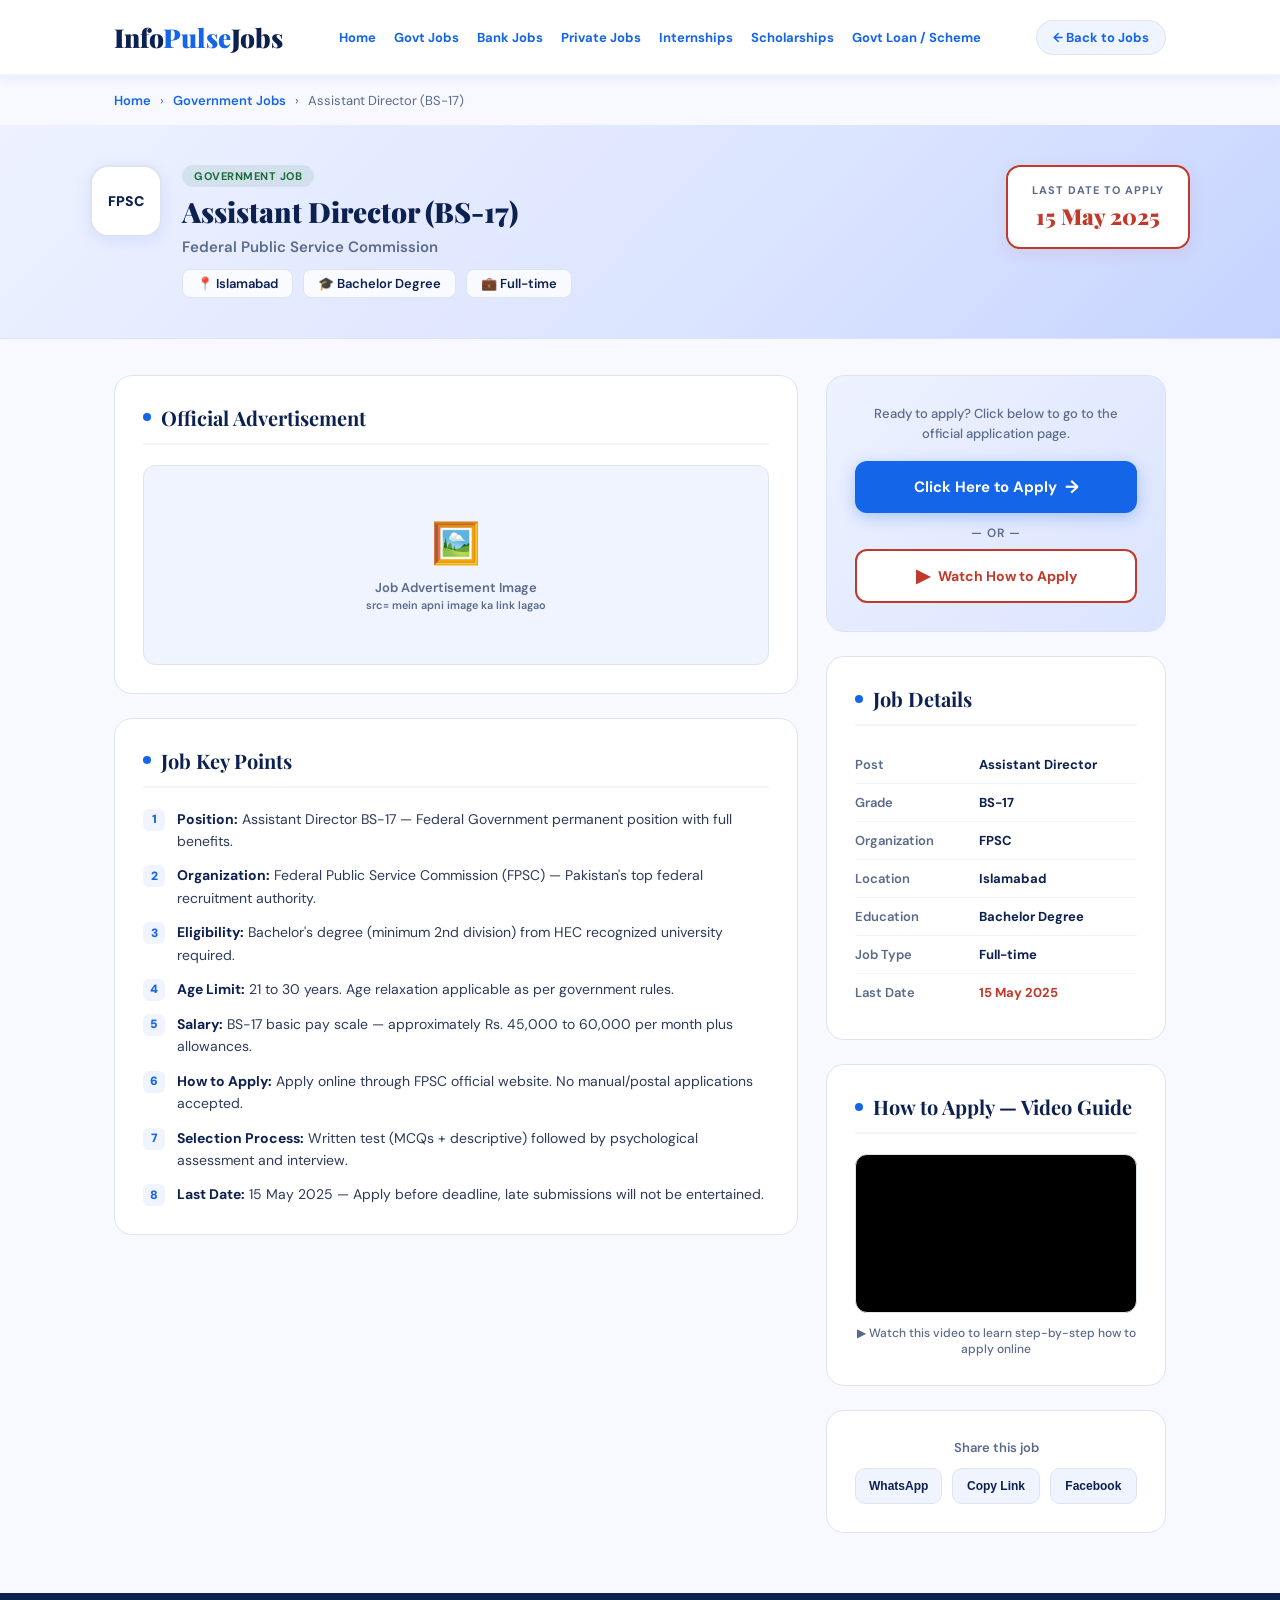
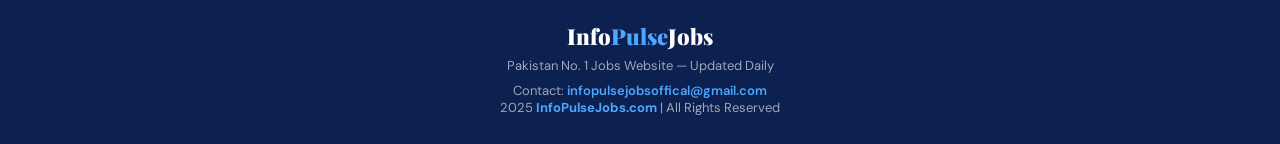
==== job-details.html @ dae271fc "Add files via upload" ====
<!DOCTYPE html>
<html lang='en'>
<head>
  <meta charset='UTF-8'/>
  <meta name='viewport' content='width=device-width, initial-scale=1.0'/>
  <title>Assistant Director (BS-17) - FPSC | InfoPulseJobs</title>
  <link href='https://fonts.googleapis.com/css2?family=Playfair+Display:wght@700;900&family=DM+Sans:wght@300;400;500;600&display=swap' rel='stylesheet'/>
  <style>
    :root {
      --navy:    #0d2150;
      --blue:    #1565e8;
      --light:   #f0f4ff;
      --white:   #ffffff;
      --gray:    #5a6a8a;
      --border:  #dde3f0;
      --gov:     #1a6b3a;
    }
    * { margin: 0; padding: 0; box-sizing: border-box; }
    body { font-family: 'DM Sans', sans-serif; background: #f7f9ff; color: var(--navy); }

    /* ── HEADER ── */
    header {
      background: #fff;
      position: sticky; top: 0; z-index: 100;
      box-shadow: 0 2px 12px rgba(21,101,232,0.1);
      border-bottom: 2px solid var(--light);
    }
    .header-inner {
      max-width: 1100px; margin: 0 auto;
      padding: 0 24px; display: flex;
      align-items: center; justify-content: space-between; height: 74px;
    }
    .logo { text-decoration: none; }
    .logo-word { font-family: 'Playfair Display', serif; font-size: 26px; font-weight: 900; }
    .logo-word .info { color: var(--navy); }
    .logo-word .pulse { color: var(--blue); }
    .logo-word .jobs { color: var(--navy); }
    nav { display: flex; gap: 18px; }
    nav a { color: var(--blue); text-decoration: none; font-size: 13px; font-weight: 700; }
    nav a:hover { color: var(--navy); }
    .back-btn {
      display: inline-flex; align-items: center; gap: 6px;
      color: var(--blue); font-size: 13px; font-weight: 700;
      text-decoration: none; background: var(--light);
      padding: 8px 16px; border-radius: 100px;
      border: 1.5px solid var(--border); transition: all 0.2s;
    }
    .back-btn:hover { background: var(--blue); color: #fff; border-color: var(--blue); }

    /* ── BREADCRUMB ── */
    .breadcrumb {
      max-width: 1100px; margin: 0 auto;
      padding: 16px 24px; font-size: 13px; color: var(--gray);
    }
    .breadcrumb a { color: var(--blue); text-decoration: none; font-weight: 600; }
    .breadcrumb span { margin: 0 6px; }

    /* ── HERO BANNER ── */
    .job-hero {
      background: linear-gradient(135deg, #eef2ff 0%, #dbe4ff 60%, #c5d3ff 100%);
      border-bottom: 1px solid var(--border);
      padding: 40px 24px;
    }
    .job-hero-inner {
      max-width: 1100px; margin: 0 auto;
      display: flex; align-items: flex-start;
      justify-content: space-between; gap: 24px; flex-wrap: wrap;
    }
    .job-hero-left { display: flex; align-items: flex-start; gap: 20px; }
    .job-logo-big {
      width: 72px; height: 72px; border-radius: 18px;
      background: #fff; border: 2px solid var(--border);
      display: flex; align-items: center; justify-content: center;
      font-size: 14px; font-weight: 900; color: var(--navy);
      flex-shrink: 0; box-shadow: 0 4px 16px rgba(21,101,232,0.1);
    }
    .job-hero-info { display: flex; flex-direction: column; gap: 8px; }
    .job-badge-hero {
      display: inline-block;
      background: rgba(26,107,58,0.1); color: var(--gov);
      font-size: 11px; font-weight: 700; letter-spacing: 0.5px;
      padding: 4px 12px; border-radius: 100px; text-transform: uppercase;
      width: fit-content;
    }
    .job-title-big {
      font-family: 'Playfair Display', serif;
      font-size: 28px; font-weight: 900; color: var(--navy); line-height: 1.2;
    }
    .job-org-big { font-size: 15px; color: var(--gray); font-weight: 600; }
    .job-meta-hero { display: flex; flex-wrap: wrap; gap: 10px; margin-top: 4px; }
    .meta-tag {
      background: rgba(255,255,255,0.8); border: 1px solid var(--border);
      padding: 5px 14px; border-radius: 8px;
      font-size: 13px; font-weight: 600; color: var(--navy);
    }
    .deadline-hero {
      background: #fff; border: 2px solid #c0392b;
      border-radius: 14px; padding: 16px 24px; text-align: center;
      flex-shrink: 0; box-shadow: 0 4px 16px rgba(192,57,43,0.1);
    }
    .deadline-hero .dl-label { font-size: 11px; color: var(--gray); font-weight: 700; text-transform: uppercase; letter-spacing: 1px; }
    .deadline-hero .dl-date { font-family: 'Playfair Display', serif; font-size: 22px; font-weight: 900; color: #c0392b; margin-top: 4px; }

    /* ── MAIN CONTENT ── */
    .content-wrap {
      max-width: 1100px; margin: 36px auto;
      padding: 0 24px; display: grid;
      grid-template-columns: 1fr 340px; gap: 28px;
    }

    /* ── CARDS ── */
    .card {
      background: #fff; border-radius: 18px;
      border: 1.5px solid var(--border);
      padding: 28px; margin-bottom: 24px;
    }
    .card-title {
      font-family: 'Playfair Display', serif;
      font-size: 20px; font-weight: 700; color: var(--navy);
      margin-bottom: 20px; padding-bottom: 12px;
      border-bottom: 2px solid var(--light);
      display: flex; align-items: center; gap: 10px;
    }
    .card-title .dot {
      width: 8px; height: 8px; border-radius: 50%;
      background: var(--blue); flex-shrink: 0;
    }

    /* ── AD IMAGE ── */
    .ad-image-wrap {
      width: 100%; border-radius: 12px; overflow: hidden;
      border: 1.5px solid var(--border);
      background: var(--light);
      display: flex; align-items: center; justify-content: center;
      min-height: 200px; margin-bottom: 0;
    }
    .ad-image-wrap img {
      width: 100%; display: block; border-radius: 12px;
    }
    /* Placeholder shown when no image */
    .img-placeholder {
      display: flex; flex-direction: column; align-items: center;
      justify-content: center; gap: 10px;
      padding: 40px; color: var(--gray); text-align: center;
    }
    .img-placeholder .icon { font-size: 40px; }
    .img-placeholder p { font-size: 13px; font-weight: 600; }

    /* ── KEY POINTS ── */
    .points-list { list-style: none; display: flex; flex-direction: column; gap: 12px; }
    .points-list li {
      display: flex; align-items: flex-start; gap: 12px;
      font-size: 14px; line-height: 1.6; color: #2d3a5a;
    }
    .points-list li .bullet {
      width: 22px; height: 22px; border-radius: 6px;
      background: var(--light); color: var(--blue);
      font-size: 12px; font-weight: 900;
      display: flex; align-items: center; justify-content: center;
      flex-shrink: 0; margin-top: 1px;
    }
    .points-list li strong { color: var(--navy); }

    /* ── SIDEBAR ── */
    .sidebar {}
    .info-table { width: 100%; border-collapse: collapse; }
    .info-table tr { border-bottom: 1px solid var(--light); }
    .info-table tr:last-child { border-bottom: none; }
    .info-table td { padding: 10px 0; font-size: 13px; vertical-align: top; }
    .info-table td:first-child { color: var(--gray); font-weight: 600; width: 44%; }
    .info-table td:last-child { color: var(--navy); font-weight: 700; }

    /* ── CTA BUTTONS ── */
    .cta-section {
      background: linear-gradient(135deg, #eef2ff, #dbe4ff);
      border: 1.5px solid var(--border); border-radius: 18px;
      padding: 28px; margin-bottom: 24px; text-align: center;
    }
    .cta-section p {
      font-size: 13px; color: var(--gray); margin-bottom: 16px;
      font-weight: 500; line-height: 1.6;
    }
    .btn-apply {
      display: flex; align-items: center; justify-content: center; gap: 8px;
      background: var(--blue); color: #fff;
      padding: 14px 28px; border-radius: 12px;
      font-size: 15px; font-weight: 700;
      text-decoration: none; transition: all 0.2s;
      margin-bottom: 12px;
      box-shadow: 0 4px 16px rgba(21,101,232,0.3);
    }
    .btn-apply:hover { background: var(--navy); transform: translateY(-2px); }
    .btn-apply .arrow { font-size: 18px; }

    .btn-video {
      display: flex; align-items: center; justify-content: center; gap: 8px;
      background: #fff; color: #c0392b;
      padding: 13px 28px; border-radius: 12px;
      font-size: 14px; font-weight: 700;
      text-decoration: none; transition: all 0.2s;
      border: 2px solid #c0392b;
    }
    .btn-video:hover { background: #c0392b; color: #fff; transform: translateY(-2px); }
    .btn-video .yt-icon { font-size: 18px; }

    .divider-or {
      font-size: 12px; color: var(--gray); font-weight: 600;
      text-align: center; margin: 8px 0; letter-spacing: 1px;
    }

    /* ── VIDEO SECTION ── */
    .video-wrap {
      border-radius: 12px; overflow: hidden;
      border: 1.5px solid var(--border);
      background: #000;
      aspect-ratio: 16/9;
    }
    .video-wrap iframe {
      width: 100%; height: 100%; border: none; display: block;
    }
    /* Placeholder when no video */
    .video-placeholder {
      aspect-ratio: 16/9;
      background: var(--navy);
      border-radius: 12px;
      display: flex; flex-direction: column;
      align-items: center; justify-content: center; gap: 10px;
      color: rgba(255,255,255,0.6); text-align: center; padding: 24px;
    }
    .video-placeholder .play { font-size: 48px; color: #c0392b; }
    .video-placeholder p { font-size: 13px; font-weight: 600; }

    /* ── SHARE ── */
    .share-section { text-align: center; }
    .share-section p { font-size: 13px; color: var(--gray); margin-bottom: 12px; font-weight: 600; }
    .share-btns { display: flex; gap: 10px; justify-content: center; }
    .share-btn {
      flex: 1; padding: 10px; border-radius: 10px;
      font-size: 12px; font-weight: 700; cursor: pointer;
      border: 1.5px solid var(--border); background: var(--light);
      color: var(--navy); transition: all 0.2s;
    }
    .share-btn:hover { background: var(--blue); color: #fff; border-color: var(--blue); }

    /* ── FOOTER ── */
    footer {
      background: var(--navy); color: rgba(255,255,255,0.6);
      text-align: center; padding: 28px 24px; font-size: 13px; margin-top: 20px;
    }
    .footer-logo { font-family: 'Playfair Display', serif; font-size: 22px; font-weight: 900; margin-bottom: 6px; }
    .footer-logo .info { color: #fff; }
    .footer-logo .pulse { color: #4da6ff; }
    .footer-logo .jobs { color: #fff; }
    .footer-logo + p { margin-bottom: 8px; }
    .footer-email a { color: #4da6ff; text-decoration: none; font-weight: 600; }
    .footer-copy strong { color: #4da6ff; }

    /* ── RESPONSIVE ── */
    @media (max-width: 768px) {
      nav { display: none; }
      .content-wrap { grid-template-columns: 1fr; }
      .job-title-big { font-size: 22px; }
      .job-hero-inner { flex-direction: column; }
      .deadline-hero { width: 100%; }
    }
  </style>
</head>
<body>

  <!-- HEADER -->
  <header>
    <div class='header-inner'>
      <a class='logo' href='index.html'>
        <div class='logo-word'>
          <span class='info'>Info</span><span class='pulse'>Pulse</span><span class='jobs'>Jobs</span>
        </div>
      </a>
      <nav>
        <a href='index.html'>Home</a>
        <a href='#'>Govt Jobs</a>
        <a href='#'>Bank Jobs</a>
        <a href='#'>Private Jobs</a>
        <a href='#'>Internships</a>
        <a href='#'>Scholarships</a>
        <a href='#'>Govt Loan / Scheme</a>
      </nav>
      <a class='back-btn' href='index.html'>← Back to Jobs</a>
    </div>
  </header>

  <!-- BREADCRUMB -->
  <div class='breadcrumb'>
    <a href='index.html'>Home</a>
    <span>›</span>
    <a href='#'>Government Jobs</a>
    <span>›</span>
    Assistant Director (BS-17)
  </div>

  <!-- JOB HERO BANNER -->
  <div class='job-hero'>
    <div class='job-hero-inner'>
      <div class='job-hero-left'>
        <div class='job-logo-big'>FPSC</div>
        <div class='job-hero-info'>
          <span class='job-badge-hero'>Government Job</span>
          <div class='job-title-big'>Assistant Director (BS-17)</div>
          <div class='job-org-big'>Federal Public Service Commission</div>
          <div class='job-meta-hero'>
            <span class='meta-tag'>📍 Islamabad</span>
            <span class='meta-tag'>🎓 Bachelor Degree</span>
            <span class='meta-tag'>💼 Full-time</span>
          </div>
        </div>
      </div>
      <div class='deadline-hero'>
        <div class='dl-label'>Last Date to Apply</div>
        <div class='dl-date'>15 May 2025</div>
      </div>
    </div>
  </div>

  <!-- MAIN CONTENT -->
  <div class='content-wrap'>

    <!-- LEFT COLUMN -->
    <div class='left-col'>

      <!-- JOB ADVERTISEMENT IMAGE -->
      <div class='card'>
        <div class='card-title'><span class='dot'></span> Official Advertisement</div>
        <div class='ad-image-wrap'>
          <!--
            =====================================================
            YE LINE CHANGE KARO:
            src='YOUR_IMAGE_URL_HERE'  =>  apni job ad image ka link lagao
            Ya local image ho to:  src='images/fpsc-ad.jpg'
            =====================================================
          -->
          <img src='YOUR_IMAGE_URL_HERE' alt='FPSC Job Advertisement'
               onerror="this.parentElement.innerHTML='<div class=\'img-placeholder\'><div class=\'icon\'>🖼️</div><p>Job Advertisement Image<br><small>src= mein apni image ka link lagao</small></p></div>'"/>
        </div>
      </div>

      <!-- KEY POINTS -->
      <div class='card'>
        <div class='card-title'><span class='dot'></span> Job Key Points</div>
        <ul class='points-list'>
          <!--
            =====================================================
            IN POINTS KO APNI JOB K MUTABIQ CHANGE KARO
            =====================================================
          -->
          <li>
            <span class='bullet'>1</span>
            <span><strong>Position:</strong> Assistant Director BS-17 — Federal Government permanent position with full benefits.</span>
          </li>
          <li>
            <span class='bullet'>2</span>
            <span><strong>Organization:</strong> Federal Public Service Commission (FPSC) — Pakistan's top federal recruitment authority.</span>
          </li>
          <li>
            <span class='bullet'>3</span>
            <span><strong>Eligibility:</strong> Bachelor's degree (minimum 2nd division) from HEC recognized university required.</span>
          </li>
          <li>
            <span class='bullet'>4</span>
            <span><strong>Age Limit:</strong> 21 to 30 years. Age relaxation applicable as per government rules.</span>
          </li>
          <li>
            <span class='bullet'>5</span>
            <span><strong>Salary:</strong> BS-17 basic pay scale — approximately Rs. 45,000 to 60,000 per month plus allowances.</span>
          </li>
          <li>
            <span class='bullet'>6</span>
            <span><strong>How to Apply:</strong> Apply online through FPSC official website. No manual/postal applications accepted.</span>
          </li>
          <li>
            <span class='bullet'>7</span>
            <span><strong>Selection Process:</strong> Written test (MCQs + descriptive) followed by psychological assessment and interview.</span>
          </li>
          <li>
            <span class='bullet'>8</span>
            <span><strong>Last Date:</strong> 15 May 2025 — Apply before deadline, late submissions will not be entertained.</span>
          </li>
        </ul>
      </div>

    </div>

    <!-- RIGHT SIDEBAR -->
    <div class='sidebar'>

      <!-- APPLY + VIDEO CTA -->
      <div class='cta-section'>
        <p>Ready to apply? Click below to go to the official application page.</p>

        <!--
          =====================================================
          APPLY LINK YAHAN LAGAO:
          href='OFFICIAL_APPLY_LINK_HERE'  =>  original apply URL
          =====================================================
        -->
        <a class='btn-apply' href='OFFICIAL_APPLY_LINK_HERE' target='_blank'>
          <span>Click Here to Apply</span>
          <span class='arrow'>→</span>
        </a>

        <div class='divider-or'>— OR —</div>

        <a class='btn-video' href='#videoSection'>
          <span class='yt-icon'>▶</span>
          <span>Watch How to Apply</span>
        </a>
      </div>

      <!-- JOB DETAILS TABLE -->
      <div class='card'>
        <div class='card-title'><span class='dot'></span> Job Details</div>
        <table class='info-table'>
          <tr><td>Post</td><td>Assistant Director</td></tr>
          <tr><td>Grade</td><td>BS-17</td></tr>
          <tr><td>Organization</td><td>FPSC</td></tr>
          <tr><td>Location</td><td>Islamabad</td></tr>
          <tr><td>Education</td><td>Bachelor Degree</td></tr>
          <tr><td>Job Type</td><td>Full-time</td></tr>
          <tr><td>Last Date</td><td style='color:#c0392b;'>15 May 2025</td></tr>
        </table>
      </div>

      <!-- YOUTUBE VIDEO -->
      <div class='card' id='videoSection'>
        <div class='card-title'><span class='dot'></span> How to Apply — Video Guide</div>
        <!--
          =====================================================
          YOUTUBE VIDEO YAHAN LAGAO:
          "YOUR_YOUTUBE_VIDEO_ID" ki jagah YouTube video ID lagao
          Example: https://youtube.com/watch?v=ABC123xyz
          to sirf  ABC123xyz  copy karo aur neeche lagao
          =====================================================
        -->
        <div class='video-wrap'>
          <iframe
            src='https://www.youtube.com/embed/YOUR_YOUTUBE_VIDEO_ID'
            title='How to Apply - FPSC Assistant Director'
            allow='accelerometer; autoplay; clipboard-write; encrypted-media; gyroscope; picture-in-picture'
            allowfullscreen>
          </iframe>
        </div>
        <p style='font-size:12px; color:#5a6a8a; margin-top:12px; text-align:center; font-weight:500;'>
          ▶ Watch this video to learn step-by-step how to apply online
        </p>
      </div>

      <!-- SHARE -->
      <div class='card share-section'>
        <p>Share this job</p>
        <div class='share-btns'>
          <button class='share-btn' onclick='shareJob("whatsapp")'>WhatsApp</button>
          <button class='share-btn' onclick='shareJob("copy")'>Copy Link</button>
          <button class='share-btn' onclick='shareJob("facebook")'>Facebook</button>
        </div>
      </div>

    </div>
  </div>

  <!-- FOOTER -->
  <footer>
    <div class='footer-logo'>
      <span class='info'>Info</span><span class='pulse'>Pulse</span><span class='jobs'>Jobs</span>
    </div>
    <p>Pakistan No. 1 Jobs Website — Updated Daily</p>
    <div class='footer-email'>
      Contact: <a href='mailto:infopulsejobsoffical@gmail.com'>infopulsejobsoffical@gmail.com</a>
    </div>
    <p class='footer-copy'>2025 <strong>InfoPulseJobs.com</strong> | All Rights Reserved</p>
  </footer>

  <script>
    // Share buttons
    function shareJob(type) {
      var url = window.location.href;
      var title = 'Assistant Director BS-17 - FPSC | InfoPulseJobs';
      if (type === 'whatsapp') {
        window.open('https://wa.me/?text=' + encodeURIComponent(title + '\n' + url), '_blank');
      } else if (type === 'copy') {
        navigator.clipboard.writeText(url).then(function() {
          alert('Link copied! Share karo apne doston ke saath.');
        });
      } else if (type === 'facebook') {
        window.open('https://www.facebook.com/sharer/sharer.php?u=' + encodeURIComponent(url), '_blank');
      }
    }

    // Smooth scroll to video when "Watch How to Apply" is clicked
    document.querySelector('.btn-video').addEventListener('click', function(e) {
      e.preventDefault();
      document.getElementById('videoSection').scrollIntoView({ behavior: 'smooth', block: 'start' });
    });
  </script>

</body>
</html>
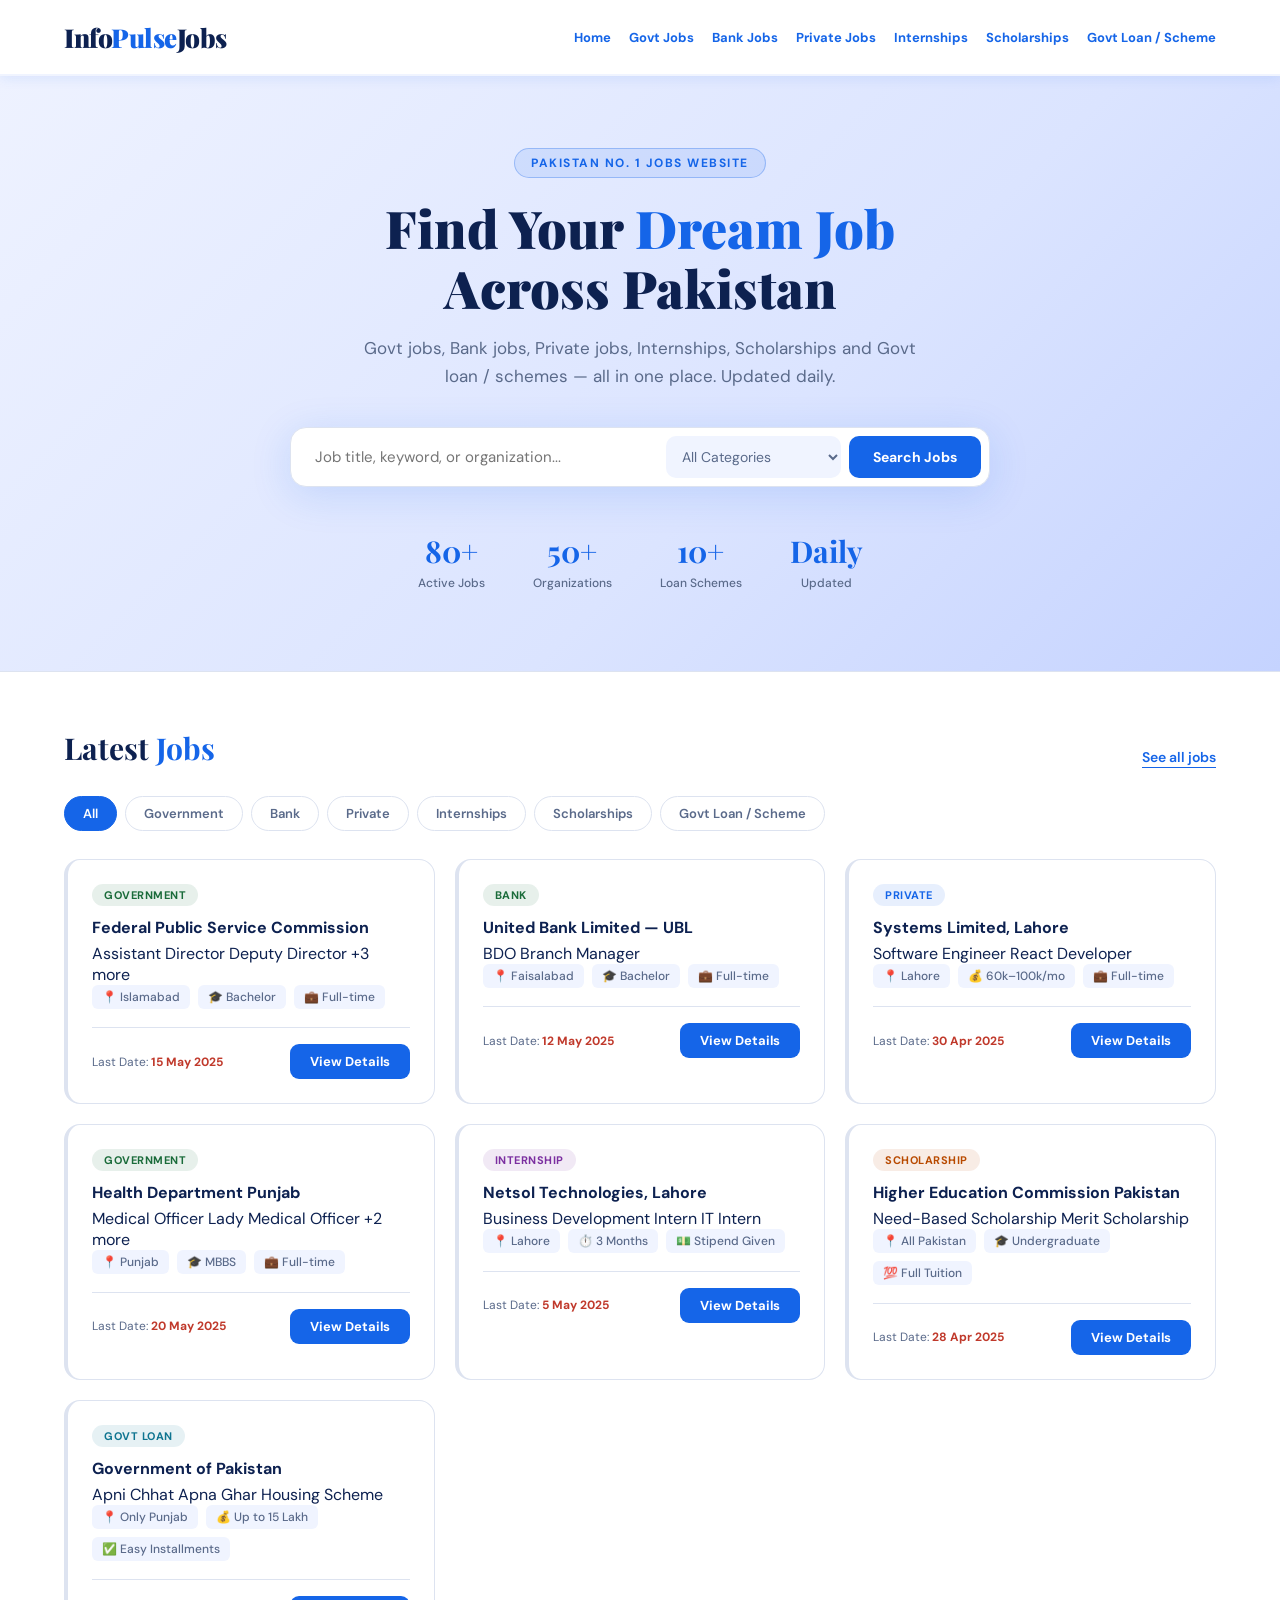
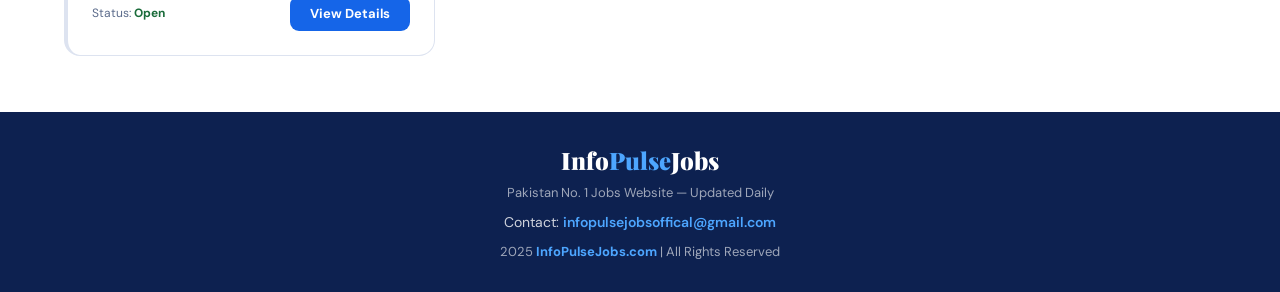
==== commit f4eaa2ca: "Update job-details.html" ====
--- a/job-details.html
+++ b/job-details.html
@@ -3,267 +3,9 @@
 <head>
   <meta charset='UTF-8'/>
   <meta name='viewport' content='width=device-width, initial-scale=1.0'/>
-  <title>Assistant Director (BS-17) - FPSC | InfoPulseJobs</title>
+  <title>InfoPulseJobs - Pakistan No. 1 Jobs Website</title>
   <link href='https://fonts.googleapis.com/css2?family=Playfair+Display:wght@700;900&family=DM+Sans:wght@300;400;500;600&display=swap' rel='stylesheet'/>
-  <style>
-    :root {
-      --navy:    #0d2150;
-      --blue:    #1565e8;
-      --light:   #f0f4ff;
-      --white:   #ffffff;
-      --gray:    #5a6a8a;
-      --border:  #dde3f0;
-      --gov:     #1a6b3a;
-    }
-    * { margin: 0; padding: 0; box-sizing: border-box; }
-    body { font-family: 'DM Sans', sans-serif; background: #f7f9ff; color: var(--navy); }
-
-    /* ── HEADER ── */
-    header {
-      background: #fff;
-      position: sticky; top: 0; z-index: 100;
-      box-shadow: 0 2px 12px rgba(21,101,232,0.1);
-      border-bottom: 2px solid var(--light);
-    }
-    .header-inner {
-      max-width: 1100px; margin: 0 auto;
-      padding: 0 24px; display: flex;
-      align-items: center; justify-content: space-between; height: 74px;
-    }
-    .logo { text-decoration: none; }
-    .logo-word { font-family: 'Playfair Display', serif; font-size: 26px; font-weight: 900; }
-    .logo-word .info { color: var(--navy); }
-    .logo-word .pulse { color: var(--blue); }
-    .logo-word .jobs { color: var(--navy); }
-    nav { display: flex; gap: 18px; }
-    nav a { color: var(--blue); text-decoration: none; font-size: 13px; font-weight: 700; }
-    nav a:hover { color: var(--navy); }
-    .back-btn {
-      display: inline-flex; align-items: center; gap: 6px;
-      color: var(--blue); font-size: 13px; font-weight: 700;
-      text-decoration: none; background: var(--light);
-      padding: 8px 16px; border-radius: 100px;
-      border: 1.5px solid var(--border); transition: all 0.2s;
-    }
-    .back-btn:hover { background: var(--blue); color: #fff; border-color: var(--blue); }
-
-    /* ── BREADCRUMB ── */
-    .breadcrumb {
-      max-width: 1100px; margin: 0 auto;
-      padding: 16px 24px; font-size: 13px; color: var(--gray);
-    }
-    .breadcrumb a { color: var(--blue); text-decoration: none; font-weight: 600; }
-    .breadcrumb span { margin: 0 6px; }
-
-    /* ── HERO BANNER ── */
-    .job-hero {
-      background: linear-gradient(135deg, #eef2ff 0%, #dbe4ff 60%, #c5d3ff 100%);
-      border-bottom: 1px solid var(--border);
-      padding: 40px 24px;
-    }
-    .job-hero-inner {
-      max-width: 1100px; margin: 0 auto;
-      display: flex; align-items: flex-start;
-      justify-content: space-between; gap: 24px; flex-wrap: wrap;
-    }
-    .job-hero-left { display: flex; align-items: flex-start; gap: 20px; }
-    .job-logo-big {
-      width: 72px; height: 72px; border-radius: 18px;
-      background: #fff; border: 2px solid var(--border);
-      display: flex; align-items: center; justify-content: center;
-      font-size: 14px; font-weight: 900; color: var(--navy);
-      flex-shrink: 0; box-shadow: 0 4px 16px rgba(21,101,232,0.1);
-    }
-    .job-hero-info { display: flex; flex-direction: column; gap: 8px; }
-    .job-badge-hero {
-      display: inline-block;
-      background: rgba(26,107,58,0.1); color: var(--gov);
-      font-size: 11px; font-weight: 700; letter-spacing: 0.5px;
-      padding: 4px 12px; border-radius: 100px; text-transform: uppercase;
-      width: fit-content;
-    }
-    .job-title-big {
-      font-family: 'Playfair Display', serif;
-      font-size: 28px; font-weight: 900; color: var(--navy); line-height: 1.2;
-    }
-    .job-org-big { font-size: 15px; color: var(--gray); font-weight: 600; }
-    .job-meta-hero { display: flex; flex-wrap: wrap; gap: 10px; margin-top: 4px; }
-    .meta-tag {
-      background: rgba(255,255,255,0.8); border: 1px solid var(--border);
-      padding: 5px 14px; border-radius: 8px;
-      font-size: 13px; font-weight: 600; color: var(--navy);
-    }
-    .deadline-hero {
-      background: #fff; border: 2px solid #c0392b;
-      border-radius: 14px; padding: 16px 24px; text-align: center;
-      flex-shrink: 0; box-shadow: 0 4px 16px rgba(192,57,43,0.1);
-    }
-    .deadline-hero .dl-label { font-size: 11px; color: var(--gray); font-weight: 700; text-transform: uppercase; letter-spacing: 1px; }
-    .deadline-hero .dl-date { font-family: 'Playfair Display', serif; font-size: 22px; font-weight: 900; color: #c0392b; margin-top: 4px; }
-
-    /* ── MAIN CONTENT ── */
-    .content-wrap {
-      max-width: 1100px; margin: 36px auto;
-      padding: 0 24px; display: grid;
-      grid-template-columns: 1fr 340px; gap: 28px;
-    }
-
-    /* ── CARDS ── */
-    .card {
-      background: #fff; border-radius: 18px;
-      border: 1.5px solid var(--border);
-      padding: 28px; margin-bottom: 24px;
-    }
-    .card-title {
-      font-family: 'Playfair Display', serif;
-      font-size: 20px; font-weight: 700; color: var(--navy);
-      margin-bottom: 20px; padding-bottom: 12px;
-      border-bottom: 2px solid var(--light);
-      display: flex; align-items: center; gap: 10px;
-    }
-    .card-title .dot {
-      width: 8px; height: 8px; border-radius: 50%;
-      background: var(--blue); flex-shrink: 0;
-    }
-
-    /* ── AD IMAGE ── */
-    .ad-image-wrap {
-      width: 100%; border-radius: 12px; overflow: hidden;
-      border: 1.5px solid var(--border);
-      background: var(--light);
-      display: flex; align-items: center; justify-content: center;
-      min-height: 200px; margin-bottom: 0;
-    }
-    .ad-image-wrap img {
-      width: 100%; display: block; border-radius: 12px;
-    }
-    /* Placeholder shown when no image */
-    .img-placeholder {
-      display: flex; flex-direction: column; align-items: center;
-      justify-content: center; gap: 10px;
-      padding: 40px; color: var(--gray); text-align: center;
-    }
-    .img-placeholder .icon { font-size: 40px; }
-    .img-placeholder p { font-size: 13px; font-weight: 600; }
-
-    /* ── KEY POINTS ── */
-    .points-list { list-style: none; display: flex; flex-direction: column; gap: 12px; }
-    .points-list li {
-      display: flex; align-items: flex-start; gap: 12px;
-      font-size: 14px; line-height: 1.6; color: #2d3a5a;
-    }
-    .points-list li .bullet {
-      width: 22px; height: 22px; border-radius: 6px;
-      background: var(--light); color: var(--blue);
-      font-size: 12px; font-weight: 900;
-      display: flex; align-items: center; justify-content: center;
-      flex-shrink: 0; margin-top: 1px;
-    }
-    .points-list li strong { color: var(--navy); }
-
-    /* ── SIDEBAR ── */
-    .sidebar {}
-    .info-table { width: 100%; border-collapse: collapse; }
-    .info-table tr { border-bottom: 1px solid var(--light); }
-    .info-table tr:last-child { border-bottom: none; }
-    .info-table td { padding: 10px 0; font-size: 13px; vertical-align: top; }
-    .info-table td:first-child { color: var(--gray); font-weight: 600; width: 44%; }
-    .info-table td:last-child { color: var(--navy); font-weight: 700; }
-
-    /* ── CTA BUTTONS ── */
-    .cta-section {
-      background: linear-gradient(135deg, #eef2ff, #dbe4ff);
-      border: 1.5px solid var(--border); border-radius: 18px;
-      padding: 28px; margin-bottom: 24px; text-align: center;
-    }
-    .cta-section p {
-      font-size: 13px; color: var(--gray); margin-bottom: 16px;
-      font-weight: 500; line-height: 1.6;
-    }
-    .btn-apply {
-      display: flex; align-items: center; justify-content: center; gap: 8px;
-      background: var(--blue); color: #fff;
-      padding: 14px 28px; border-radius: 12px;
-      font-size: 15px; font-weight: 700;
-      text-decoration: none; transition: all 0.2s;
-      margin-bottom: 12px;
-      box-shadow: 0 4px 16px rgba(21,101,232,0.3);
-    }
-    .btn-apply:hover { background: var(--navy); transform: translateY(-2px); }
-    .btn-apply .arrow { font-size: 18px; }
-
-    .btn-video {
-      display: flex; align-items: center; justify-content: center; gap: 8px;
-      background: #fff; color: #c0392b;
-      padding: 13px 28px; border-radius: 12px;
-      font-size: 14px; font-weight: 700;
-      text-decoration: none; transition: all 0.2s;
-      border: 2px solid #c0392b;
-    }
-    .btn-video:hover { background: #c0392b; color: #fff; transform: translateY(-2px); }
-    .btn-video .yt-icon { font-size: 18px; }
-
-    .divider-or {
-      font-size: 12px; color: var(--gray); font-weight: 600;
-      text-align: center; margin: 8px 0; letter-spacing: 1px;
-    }
-
-    /* ── VIDEO SECTION ── */
-    .video-wrap {
-      border-radius: 12px; overflow: hidden;
-      border: 1.5px solid var(--border);
-      background: #000;
-      aspect-ratio: 16/9;
-    }
-    .video-wrap iframe {
-      width: 100%; height: 100%; border: none; display: block;
-    }
-    /* Placeholder when no video */
-    .video-placeholder {
-      aspect-ratio: 16/9;
-      background: var(--navy);
-      border-radius: 12px;
-      display: flex; flex-direction: column;
-      align-items: center; justify-content: center; gap: 10px;
-      color: rgba(255,255,255,0.6); text-align: center; padding: 24px;
-    }
-    .video-placeholder .play { font-size: 48px; color: #c0392b; }
-    .video-placeholder p { font-size: 13px; font-weight: 600; }
-
-    /* ── SHARE ── */
-    .share-section { text-align: center; }
-    .share-section p { font-size: 13px; color: var(--gray); margin-bottom: 12px; font-weight: 600; }
-    .share-btns { display: flex; gap: 10px; justify-content: center; }
-    .share-btn {
-      flex: 1; padding: 10px; border-radius: 10px;
-      font-size: 12px; font-weight: 700; cursor: pointer;
-      border: 1.5px solid var(--border); background: var(--light);
-      color: var(--navy); transition: all 0.2s;
-    }
-    .share-btn:hover { background: var(--blue); color: #fff; border-color: var(--blue); }
-
-    /* ── FOOTER ── */
-    footer {
-      background: var(--navy); color: rgba(255,255,255,0.6);
-      text-align: center; padding: 28px 24px; font-size: 13px; margin-top: 20px;
-    }
-    .footer-logo { font-family: 'Playfair Display', serif; font-size: 22px; font-weight: 900; margin-bottom: 6px; }
-    .footer-logo .info { color: #fff; }
-    .footer-logo .pulse { color: #4da6ff; }
-    .footer-logo .jobs { color: #fff; }
-    .footer-logo + p { margin-bottom: 8px; }
-    .footer-email a { color: #4da6ff; text-decoration: none; font-weight: 600; }
-    .footer-copy strong { color: #4da6ff; }
-
-    /* ── RESPONSIVE ── */
-    @media (max-width: 768px) {
-      nav { display: none; }
-      .content-wrap { grid-template-columns: 1fr; }
-      .job-title-big { font-size: 22px; }
-      .job-hero-inner { flex-direction: column; }
-      .deadline-hero { width: 100%; }
-    }
-  </style>
+  <link rel='stylesheet' href='style.css'/>
 </head>
 <body>
 
@@ -277,188 +19,265 @@
       </a>
       <nav>
         <a href='index.html'>Home</a>
-        <a href='#'>Govt Jobs</a>
-        <a href='#'>Bank Jobs</a>
-        <a href='#'>Private Jobs</a>
-        <a href='#'>Internships</a>
-        <a href='#'>Scholarships</a>
-        <a href='#'>Govt Loan / Scheme</a>
+        <a href='#govJobs'>Govt Jobs</a>
+        <a href='#bankJobs'>Bank Jobs</a>
+        <a href='#privateJobs'>Private Jobs</a>
+        <a href='#internJobs'>Internships</a>
+        <a href='#scholarJobs'>Scholarships</a>
+        <a href='#loanJobs'>Govt Loan / Scheme</a>
       </nav>
-      <a class='back-btn' href='index.html'>← Back to Jobs</a>
     </div>
   </header>
 
-  <!-- BREADCRUMB -->
-  <div class='breadcrumb'>
-    <a href='index.html'>Home</a>
-    <span>›</span>
-    <a href='#'>Government Jobs</a>
-    <span>›</span>
-    Assistant Director (BS-17)
+  <!-- HERO -->
+  <div class='hero'>
+    <div class='hero-badge'>Pakistan No. 1 Jobs Website</div>
+    <h1>Find Your <span>Dream Job</span><br/>Across Pakistan</h1>
+    <p>Govt jobs, Bank jobs, Private jobs, Internships, Scholarships and Govt loan / schemes — all in one place. Updated daily.</p>
+    <div class='search-box'>
+      <input type='text' placeholder='Job title, keyword, or organization...'/>
+      <select>
+        <option>All Categories</option>
+        <option>Government Jobs</option>
+        <option>Bank Jobs</option>
+        <option>Private Jobs</option>
+        <option>Internships</option>
+        <option>Scholarships</option>
+        <option>Govt Loan / Scheme</option>
+      </select>
+      <button class='search-btn'>Search Jobs</button>
+    </div>
+    <div class='stats'>
+      <div class='stat'><div class='stat-num'>80+</div><div class='stat-label'>Active Jobs</div></div>
+      <div class='stat'><div class='stat-num'>50+</div><div class='stat-label'>Organizations</div></div>
+      <div class='stat'><div class='stat-num'>10+</div><div class='stat-label'>Loan Schemes</div></div>
+      <div class='stat'><div class='stat-num'>Daily</div><div class='stat-label'>Updated</div></div>
+    </div>
   </div>
 
-  <!-- JOB HERO BANNER -->
-  <div class='job-hero'>
-    <div class='job-hero-inner'>
-      <div class='job-hero-left'>
-        <div class='job-logo-big'>FPSC</div>
-        <div class='job-hero-info'>
-          <span class='job-badge-hero'>Government Job</span>
-          <div class='job-title-big'>Assistant Director (BS-17)</div>
-          <div class='job-org-big'>Federal Public Service Commission</div>
-          <div class='job-meta-hero'>
-            <span class='meta-tag'>📍 Islamabad</span>
-            <span class='meta-tag'>🎓 Bachelor Degree</span>
-            <span class='meta-tag'>💼 Full-time</span>
-          </div>
-        </div>
-      </div>
-      <div class='deadline-hero'>
-        <div class='dl-label'>Last Date to Apply</div>
-        <div class='dl-date'>15 May 2025</div>
-      </div>
+  <!-- CATEGORIES — hidden -->
+  <!--
+  <div class='section'>
+    <div class='section-header'>
+      <div class='section-title'>Browse by <span>Category</span></div>
+      <a href='#' class='see-all'>View All</a>
+    </div>
+    <div class='categories'>
+      <a href='#' class='cat-card gov'>
+        <div class='cat-icon'>GOV</div>
+        <div class='cat-name'>Government Jobs</div>
+        <div class='cat-count'>50 positions</div>
+      </a>
+      <a href='#' class='cat-card gov'>
+        <div class='cat-icon'>BANK</div>
+        <div class='cat-name'>Bank Jobs</div>
+        <div class='cat-count'>30 positions</div>
+      </a>
+      <a href='#' class='cat-card loan'>
+        <div class='cat-icon'>LOAN</div>
+        <div class='cat-name'>Govt Loan / Scheme</div>
+        <div class='cat-count'>10+ schemes</div>
+      </a>
+      <a href='#' class='cat-card private'>
+        <div class='cat-icon'>PVT</div>
+        <div class='cat-name'>Private Jobs</div>
+        <div class='cat-count'>30 positions</div>
+      </a>
+      <a href='#' class='cat-card intern'>
+        <div class='cat-icon'>INT</div>
+        <div class='cat-name'>Internships</div>
+        <div class='cat-count'>50 positions</div>
+      </a>
+      <a href='#' class='cat-card scholar'>
+        <div class='cat-icon'>SCH</div>
+        <div class='cat-name'>Scholarships</div>
+        <div class='cat-count'>15 opportunities</div>
+      </a>
     </div>
   </div>
-
-  <!-- MAIN CONTENT -->
-  <div class='content-wrap'>
-
-    <!-- LEFT COLUMN -->
-    <div class='left-col'>
-
-      <!-- JOB ADVERTISEMENT IMAGE -->
-      <div class='card'>
-        <div class='card-title'><span class='dot'></span> Official Advertisement</div>
-        <div class='ad-image-wrap'>
-          <!--
-            =====================================================
-            YE LINE CHANGE KARO:
-            src='YOUR_IMAGE_URL_HERE'  =>  apni job ad image ka link lagao
-            Ya local image ho to:  src='images/fpsc-ad.jpg'
-            =====================================================
-          -->
-          <img src='YOUR_IMAGE_URL_HERE' alt='FPSC Job Advertisement'
-               onerror="this.parentElement.innerHTML='<div class=\'img-placeholder\'><div class=\'icon\'>🖼️</div><p>Job Advertisement Image<br><small>src= mein apni image ka link lagao</small></p></div>'"/>
-        </div>
-      </div>
-
-      <!-- KEY POINTS -->
-      <div class='card'>
-        <div class='card-title'><span class='dot'></span> Job Key Points</div>
-        <ul class='points-list'>
-          <!--
-            =====================================================
-            IN POINTS KO APNI JOB K MUTABIQ CHANGE KARO
-            =====================================================
-          -->
-          <li>
-            <span class='bullet'>1</span>
-            <span><strong>Position:</strong> Assistant Director BS-17 — Federal Government permanent position with full benefits.</span>
-          </li>
-          <li>
-            <span class='bullet'>2</span>
-            <span><strong>Organization:</strong> Federal Public Service Commission (FPSC) — Pakistan's top federal recruitment authority.</span>
-          </li>
-          <li>
-            <span class='bullet'>3</span>
-            <span><strong>Eligibility:</strong> Bachelor's degree (minimum 2nd division) from HEC recognized university required.</span>
-          </li>
-          <li>
-            <span class='bullet'>4</span>
-            <span><strong>Age Limit:</strong> 21 to 30 years. Age relaxation applicable as per government rules.</span>
-          </li>
-          <li>
-            <span class='bullet'>5</span>
-            <span><strong>Salary:</strong> BS-17 basic pay scale — approximately Rs. 45,000 to 60,000 per month plus allowances.</span>
-          </li>
-          <li>
-            <span class='bullet'>6</span>
-            <span><strong>How to Apply:</strong> Apply online through FPSC official website. No manual/postal applications accepted.</span>
-          </li>
-          <li>
-            <span class='bullet'>7</span>
-            <span><strong>Selection Process:</strong> Written test (MCQs + descriptive) followed by psychological assessment and interview.</span>
-          </li>
-          <li>
-            <span class='bullet'>8</span>
-            <span><strong>Last Date:</strong> 15 May 2025 — Apply before deadline, late submissions will not be entertained.</span>
-          </li>
-        </ul>
-      </div>
-
-    </div>
-
-    <!-- RIGHT SIDEBAR -->
-    <div class='sidebar'>
-
-      <!-- APPLY + VIDEO CTA -->
-      <div class='cta-section'>
-        <p>Ready to apply? Click below to go to the official application page.</p>
-
-        <!--
-          =====================================================
-          APPLY LINK YAHAN LAGAO:
-          href='OFFICIAL_APPLY_LINK_HERE'  =>  original apply URL
-          =====================================================
-        -->
-        <a class='btn-apply' href='OFFICIAL_APPLY_LINK_HERE' target='_blank'>
-          <span>Click Here to Apply</span>
-          <span class='arrow'>→</span>
-        </a>
-
-        <div class='divider-or'>— OR —</div>
-
-        <a class='btn-video' href='#videoSection'>
-          <span class='yt-icon'>▶</span>
-          <span>Watch How to Apply</span>
-        </a>
-      </div>
-
-      <!-- JOB DETAILS TABLE -->
-      <div class='card'>
-        <div class='card-title'><span class='dot'></span> Job Details</div>
-        <table class='info-table'>
-          <tr><td>Post</td><td>Assistant Director</td></tr>
-          <tr><td>Grade</td><td>BS-17</td></tr>
-          <tr><td>Organization</td><td>FPSC</td></tr>
-          <tr><td>Location</td><td>Islamabad</td></tr>
-          <tr><td>Education</td><td>Bachelor Degree</td></tr>
-          <tr><td>Job Type</td><td>Full-time</td></tr>
-          <tr><td>Last Date</td><td style='color:#c0392b;'>15 May 2025</td></tr>
-        </table>
-      </div>
-
-      <!-- YOUTUBE VIDEO -->
-      <div class='card' id='videoSection'>
-        <div class='card-title'><span class='dot'></span> How to Apply — Video Guide</div>
-        <!--
-          =====================================================
-          YOUTUBE VIDEO YAHAN LAGAO:
-          "YOUR_YOUTUBE_VIDEO_ID" ki jagah YouTube video ID lagao
-          Example: https://youtube.com/watch?v=ABC123xyz
-          to sirf  ABC123xyz  copy karo aur neeche lagao
-          =====================================================
-        -->
-        <div class='video-wrap'>
-          <iframe
-            src='https://www.youtube.com/embed/YOUR_YOUTUBE_VIDEO_ID'
-            title='How to Apply - FPSC Assistant Director'
-            allow='accelerometer; autoplay; clipboard-write; encrypted-media; gyroscope; picture-in-picture'
-            allowfullscreen>
-          </iframe>
-        </div>
-        <p style='font-size:12px; color:#5a6a8a; margin-top:12px; text-align:center; font-weight:500;'>
-          ▶ Watch this video to learn step-by-step how to apply online
-        </p>
-      </div>
-
-      <!-- SHARE -->
-      <div class='card share-section'>
-        <p>Share this job</p>
-        <div class='share-btns'>
-          <button class='share-btn' onclick='shareJob("whatsapp")'>WhatsApp</button>
-          <button class='share-btn' onclick='shareJob("copy")'>Copy Link</button>
-          <button class='share-btn' onclick='shareJob("facebook")'>Facebook</button>
+  <div class='divider'></div>
+  -->
+
+  <!-- LATEST JOBS -->
+  <div class='section'>
+    <div class='section-header'>
+      <div class='section-title'>Latest <span>Jobs</span></div>
+      <a href='#' class='see-all'>See all jobs</a>
+    </div>
+
+    <!-- FILTER TABS -->
+    <div class='filter-tabs'>
+      <button class='filter-tab active' onclick='filterJobs(this, "all")'>All</button>
+      <button class='filter-tab' onclick='filterJobs(this, "gov")'>Government</button>
+      <button class='filter-tab' onclick='filterJobs(this, "bank")'>Bank</button>
+      <button class='filter-tab' onclick='filterJobs(this, "private")'>Private</button>
+      <button class='filter-tab' onclick='filterJobs(this, "intern")'>Internships</button>
+      <button class='filter-tab' onclick='filterJobs(this, "scholar")'>Scholarships</button>
+      <button class='filter-tab' onclick='filterJobs(this, "loan")'>Govt Loan / Scheme</button>
+    </div>
+
+    <!-- JOB CARDS -->
+    <div class='jobs-grid' id='jobsGrid'>
+
+      <!-- GOVT JOBS ANCHOR -->
+      <div id='govJobs' style='display:none;'></div>
+
+      <!-- CARD 1 — GOVERNMENT -->
+      <div class='job-card' data-cat='gov'>
+        <div class='job-top'>
+          <span class='job-badge badge-gov'>Government</span>
+        </div>
+        <div class='job-title'>Federal Public Service Commission</div>
+        <div class='job-posts'>
+          <span class='jpost'>Assistant Director</span>
+          <span class='jpost'>Deputy Director</span>
+          <span class='jpost-more'>+3 more</span>
+        </div>
+        <div class='job-meta'>
+          <span class='meta-item'>📍 Islamabad</span>
+          <span class='meta-item'>🎓 Bachelor</span>
+          <span class='meta-item'>💼 Full-time</span>
+        </div>
+        <div class='job-footer'>
+          <div class='deadline'>Last Date: <strong>15 May 2025</strong></div>
+          <button class='apply-btn' onclick='applyJob("fpsc-jobs.html")'>View Details</button>
+        </div>
+      </div>
+
+      <!-- CARD 2 — BANK -->
+      <!-- BANK JOBS ANCHOR -->
+      <div id='bankJobs' style='display:none;'></div>
+      <div class='job-card' data-cat='bank'>
+        <div class='job-top'>
+          <span class='job-badge badge-gov'>Bank</span>
+        </div>
+        <div class='job-title'>United Bank Limited — UBL</div>
+        <div class='job-posts'>
+          <span class='jpost'>BDO</span>
+          <span class='jpost'>Branch Manager</span>
+        </div>
+        <div class='job-meta'>
+          <span class='meta-item'>📍 Faisalabad</span>
+          <span class='meta-item'>🎓 Bachelor</span>
+          <span class='meta-item'>💼 Full-time</span>
+        </div>
+        <div class='job-footer'>
+          <div class='deadline'>Last Date: <strong>12 May 2025</strong></div>
+          <button class='apply-btn' onclick='applyJob("ubl-jobs.html")'>View Details</button>
+        </div>
+      </div>
+
+      <!-- CARD 3 — PRIVATE -->
+      <!-- PRIVATE JOBS ANCHOR -->
+      <div id='privateJobs' style='display:none;'></div>
+      <div class='job-card' data-cat='private'>
+        <div class='job-top'>
+          <span class='job-badge badge-private'>Private</span>
+        </div>
+        <div class='job-title'>Systems Limited, Lahore</div>
+        <div class='job-posts'>
+          <span class='jpost'>Software Engineer</span>
+          <span class='jpost'>React Developer</span>
+        </div>
+        <div class='job-meta'>
+          <span class='meta-item'>📍 Lahore</span>
+          <span class='meta-item'>💰 60k–100k/mo</span>
+          <span class='meta-item'>💼 Full-time</span>
+        </div>
+        <div class='job-footer'>
+          <div class='deadline'>Last Date: <strong>30 Apr 2025</strong></div>
+          <button class='apply-btn' onclick='applyJob("systems-jobs.html")'>View Details</button>
+        </div>
+      </div>
+
+      <!-- CARD 4 — GOVERNMENT -->
+      <div class='job-card' data-cat='gov'>
+        <div class='job-top'>
+          <span class='job-badge badge-gov'>Government</span>
+        </div>
+        <div class='job-title'>Health Department Punjab</div>
+        <div class='job-posts'>
+          <span class='jpost'>Medical Officer</span>
+          <span class='jpost'>Lady Medical Officer</span>
+          <span class='jpost-more'>+2 more</span>
+        </div>
+        <div class='job-meta'>
+          <span class='meta-item'>📍 Punjab</span>
+          <span class='meta-item'>🎓 MBBS</span>
+          <span class='meta-item'>💼 Full-time</span>
+        </div>
+        <div class='job-footer'>
+          <div class='deadline'>Last Date: <strong>20 May 2025</strong></div>
+          <button class='apply-btn' onclick='applyJob("health-dept-jobs.html")'>View Details</button>
+        </div>
+      </div>
+
+      <!-- CARD 5 — INTERNSHIP -->
+      <!-- INTERNSHIPS ANCHOR -->
+      <div id='internJobs' style='display:none;'></div>
+      <div class='job-card' data-cat='intern'>
+        <div class='job-top'>
+          <span class='job-badge badge-intern'>Internship</span>
+        </div>
+        <div class='job-title'>Netsol Technologies, Lahore</div>
+        <div class='job-posts'>
+          <span class='jpost'>Business Development Intern</span>
+          <span class='jpost'>IT Intern</span>
+        </div>
+        <div class='job-meta'>
+          <span class='meta-item'>📍 Lahore</span>
+          <span class='meta-item'>⏱️ 3 Months</span>
+          <span class='meta-item'>💵 Stipend Given</span>
+        </div>
+        <div class='job-footer'>
+          <div class='deadline'>Last Date: <strong>5 May 2025</strong></div>
+          <button class='apply-btn' onclick='applyJob("netsol-intern.html")'>View Details</button>
+        </div>
+      </div>
+
+      <!-- CARD 6 — SCHOLARSHIP -->
+      <!-- SCHOLARSHIPS ANCHOR -->
+      <div id='scholarJobs' style='display:none;'></div>
+      <div class='job-card' data-cat='scholar'>
+        <div class='job-top'>
+          <span class='job-badge badge-scholar'>Scholarship</span>
+        </div>
+        <div class='job-title'>Higher Education Commission Pakistan</div>
+        <div class='job-posts'>
+          <span class='jpost'>Need-Based Scholarship</span>
+          <span class='jpost'>Merit Scholarship</span>
+        </div>
+        <div class='job-meta'>
+          <span class='meta-item'>📍 All Pakistan</span>
+          <span class='meta-item'>🎓 Undergraduate</span>
+          <span class='meta-item'>💯 Full Tuition</span>
+        </div>
+        <div class='job-footer'>
+          <div class='deadline'>Last Date: <strong>28 Apr 2025</strong></div>
+          <button class='apply-btn' onclick='applyJob("hec-scholarship.html")'>View Details</button>
+        </div>
+      </div>
+
+      <!-- CARD 7 — GOVT LOAN -->
+      <!-- LOAN ANCHOR -->
+      <div id='loanJobs' style='display:none;'></div>
+      <div class='job-card' data-cat='loan'>
+        <div class='job-top'>
+          <span class='job-badge badge-loan'>Govt Loan</span>
+        </div>
+        <div class='job-title'>Government of Pakistan</div>
+        <div class='job-posts'>
+          <span class='jpost'>Apni Chhat Apna Ghar</span>
+          <span class='jpost'>Housing Scheme</span>
+        </div>
+        <div class='job-meta'>
+          <span class='meta-item'>📍 Only Punjab</span>
+          <span class='meta-item'>💰 Up to 15 Lakh</span>
+          <span class='meta-item'>✅ Easy Installments</span>
+        </div>
+        <div class='job-footer'>
+          <div class='deadline'>Status: <strong class='open'>Open</strong></div>
+          <button class='apply-btn' onclick='applyJob("acag-scheme.html")'>View Details</button>
         </div>
       </div>
 
@@ -477,28 +296,6 @@
     <p class='footer-copy'>2025 <strong>InfoPulseJobs.com</strong> | All Rights Reserved</p>
   </footer>
 
-  <script>
-    // Share buttons
-    function shareJob(type) {
-      var url = window.location.href;
-      var title = 'Assistant Director BS-17 - FPSC | InfoPulseJobs';
-      if (type === 'whatsapp') {
-        window.open('https://wa.me/?text=' + encodeURIComponent(title + '\n' + url), '_blank');
-      } else if (type === 'copy') {
-        navigator.clipboard.writeText(url).then(function() {
-          alert('Link copied! Share karo apne doston ke saath.');
-        });
-      } else if (type === 'facebook') {
-        window.open('https://www.facebook.com/sharer/sharer.php?u=' + encodeURIComponent(url), '_blank');
-      }
-    }
-
-    // Smooth scroll to video when "Watch How to Apply" is clicked
-    document.querySelector('.btn-video').addEventListener('click', function(e) {
-      e.preventDefault();
-      document.getElementById('videoSection').scrollIntoView({ behavior: 'smooth', block: 'start' });
-    });
-  </script>
-
+  <script src='script.js'></script>
 </body>
-</html>+</html>
--- a/style.css
+++ b/style.css
@@ -0,0 +1,534 @@
+/* ================================
+   INFOPULSEJOBS - STYLESHEET
+   style.css
+================================ */
+
+/* --- ROOT VARIABLES --- */
+:root {
+  --navy:    #0d2150;
+  --blue:    #1565e8;
+  --light:   #f0f4ff;
+  --white:   #ffffff;
+  --gray:    #5a6a8a;
+  --border:  #dde3f0;
+  --gov:     #1a6b3a;
+  --intern:  #7b2fa0;
+  --scholar: #b84a00;
+  --loan:    #0e7490;
+}
+
+/* --- RESET --- */
+* {
+  margin: 0;
+  padding: 0;
+  box-sizing: border-box;
+}
+
+body {
+  font-family: 'DM Sans', sans-serif;
+  background: #ffffff;
+  color: var(--navy);
+}
+
+/* ================================
+   HEADER
+================================ */
+header {
+  background: #ffffff;
+  position: sticky;
+  top: 0;
+  z-index: 100;
+  box-shadow: 0 2px 12px rgba(21, 101, 232, 0.1);
+  border-bottom: 2px solid var(--light);
+}
+
+.header-inner {
+  max-width: 1200px;
+  margin: 0 auto;
+  padding: 0 24px;
+  display: flex;
+  align-items: center;
+  justify-content: space-between;
+  height: 74px;
+}
+
+/* Logo */
+.logo {
+  text-decoration: none;
+}
+
+.logo-word {
+  font-family: 'Playfair Display', serif;
+  font-size: 26px;
+  font-weight: 900;
+  letter-spacing: -0.5px;
+}
+
+.logo-word .info { color: var(--navy); }
+.logo-word .pulse { color: var(--blue); }
+.logo-word .jobs { color: var(--navy); }
+
+/* Nav */
+nav {
+  display: flex;
+  gap: 18px;
+  align-items: center;
+  flex-wrap: wrap;
+}
+
+nav a {
+  color: var(--blue);
+  text-decoration: none;
+  font-size: 13px;
+  font-weight: 700;
+  transition: color 0.2s;
+  white-space: nowrap;
+}
+
+nav a:hover {
+  color: var(--navy);
+}
+
+/* ================================
+   HERO SECTION
+================================ */
+.hero {
+  background: linear-gradient(135deg, #eef2ff 0%, #dbe4ff 60%, #c5d3ff 100%);
+  padding: 72px 24px 80px;
+  text-align: center;
+  border-bottom: 1px solid var(--border);
+}
+
+.hero-badge {
+  display: inline-block;
+  background: rgba(21, 101, 232, 0.1);
+  border: 1px solid rgba(21, 101, 232, 0.3);
+  color: var(--blue);
+  font-size: 12px;
+  font-weight: 700;
+  letter-spacing: 1.5px;
+  text-transform: uppercase;
+  padding: 6px 16px;
+  border-radius: 100px;
+  margin-bottom: 20px;
+}
+
+.hero h1 {
+  font-family: 'Playfair Display', serif;
+  font-size: 52px;
+  font-weight: 900;
+  color: var(--navy);
+  line-height: 1.15;
+  margin-bottom: 16px;
+}
+
+.hero h1 span {
+  color: var(--blue);
+}
+
+.hero p {
+  color: var(--gray);
+  font-size: 17px;
+  max-width: 560px;
+  margin: 0 auto 36px;
+  line-height: 1.7;
+}
+
+/* Search Box */
+.search-box {
+  background: var(--white);
+  border-radius: 16px;
+  padding: 8px;
+  display: flex;
+  gap: 8px;
+  max-width: 700px;
+  margin: 0 auto;
+  box-shadow: 0 8px 40px rgba(21, 101, 232, 0.15);
+  border: 1.5px solid var(--border);
+}
+
+.search-box input {
+  flex: 1;
+  border: none;
+  outline: none;
+  font-size: 15px;
+  padding: 10px 16px;
+  font-family: 'DM Sans', sans-serif;
+  color: var(--navy);
+  background: transparent;
+}
+
+.search-box select {
+  border: none;
+  outline: none;
+  font-size: 14px;
+  padding: 10px 12px;
+  font-family: 'DM Sans', sans-serif;
+  color: var(--gray);
+  background: var(--light);
+  border-radius: 10px;
+  cursor: pointer;
+}
+
+.search-btn {
+  background: var(--blue);
+  color: #ffffff;
+  border: none;
+  padding: 12px 24px;
+  border-radius: 10px;
+  font-size: 14px;
+  font-weight: 700;
+  cursor: pointer;
+  font-family: 'DM Sans', sans-serif;
+  transition: background 0.2s;
+}
+
+.search-btn:hover {
+  background: var(--navy);
+}
+
+/* Stats */
+.stats {
+  display: flex;
+  justify-content: center;
+  gap: 48px;
+  margin-top: 44px;
+  flex-wrap: wrap;
+}
+
+.stat {
+  text-align: center;
+}
+
+.stat-num {
+  font-family: 'Playfair Display', serif;
+  font-size: 30px;
+  font-weight: 700;
+  color: var(--blue);
+}
+
+.stat-label {
+  font-size: 12px;
+  color: var(--gray);
+  margin-top: 4px;
+  font-weight: 500;
+}
+
+/* ================================
+   SECTIONS
+================================ */
+.section {
+  max-width: 1200px;
+  margin: 0 auto;
+  padding: 56px 24px;
+}
+
+.section-header {
+  display: flex;
+  align-items: flex-end;
+  justify-content: space-between;
+  margin-bottom: 28px;
+}
+
+.section-title {
+  font-family: 'Playfair Display', serif;
+  font-size: 30px;
+  font-weight: 700;
+  color: var(--navy);
+}
+
+.section-title span {
+  color: var(--blue);
+}
+
+.see-all {
+  color: var(--blue);
+  font-size: 14px;
+  font-weight: 600;
+  text-decoration: none;
+  border-bottom: 1.5px solid var(--blue);
+  padding-bottom: 1px;
+}
+
+.divider {
+  height: 1px;
+  background: var(--border);
+  max-width: 1200px;
+  margin: 0 auto;
+}
+
+/* ================================
+   CATEGORY CARDS
+================================ */
+.categories {
+  display: grid;
+  grid-template-columns: repeat(auto-fit, minmax(170px, 1fr));
+  gap: 16px;
+}
+
+.cat-card {
+  background: var(--white);
+  border-radius: 16px;
+  padding: 24px 16px;
+  border: 2px solid var(--border);
+  cursor: pointer;
+  transition: all 0.2s;
+  text-align: center;
+  text-decoration: none;
+  display: block;
+}
+
+.cat-card:hover {
+  transform: translateY(-4px);
+  box-shadow: 0 12px 32px rgba(21, 101, 232, 0.12);
+  border-color: var(--blue);
+}
+
+.cat-icon {
+  width: 52px;
+  height: 52px;
+  border-radius: 14px;
+  display: flex;
+  align-items: center;
+  justify-content: center;
+  font-size: 10px;
+  font-weight: 900;
+  margin: 0 auto 12px;
+}
+
+.cat-card.gov .cat-icon     { background: rgba(26, 107, 58, 0.1);  color: var(--gov); }
+.cat-card.private .cat-icon { background: rgba(21, 101, 232, 0.1); color: var(--blue); }
+.cat-card.intern .cat-icon  { background: rgba(123, 47, 160, 0.1); color: var(--intern); }
+.cat-card.scholar .cat-icon { background: rgba(184, 74, 0, 0.1);   color: var(--scholar); }
+.cat-card.loan .cat-icon    { background: rgba(14, 116, 144, 0.1); color: var(--loan); }
+
+.cat-name {
+  font-size: 14px;
+  font-weight: 700;
+  margin-bottom: 5px;
+  color: var(--navy);
+}
+
+.cat-count {
+  font-size: 12px;
+  color: var(--gray);
+  font-weight: 500;
+}
+
+/* ================================
+   FILTER TABS
+================================ */
+.filter-tabs {
+  display: flex;
+  gap: 8px;
+  flex-wrap: wrap;
+  margin-bottom: 28px;
+}
+
+.filter-tab {
+  padding: 8px 18px;
+  border-radius: 100px;
+  border: 1.5px solid var(--border);
+  background: var(--white);
+  font-size: 13px;
+  font-weight: 600;
+  color: var(--gray);
+  cursor: pointer;
+  transition: all 0.2s;
+  font-family: 'DM Sans', sans-serif;
+}
+
+.filter-tab:hover {
+  border-color: var(--blue);
+  color: var(--blue);
+}
+
+.filter-tab.active {
+  background: var(--blue);
+  color: #ffffff;
+  border-color: var(--blue);
+}
+
+/* ================================
+   JOB CARDS
+================================ */
+.jobs-grid {
+  display: grid;
+  grid-template-columns: repeat(auto-fill, minmax(320px, 1fr));
+  gap: 20px;
+}
+
+.job-card {
+  background: var(--white);
+  border-radius: 16px;
+  padding: 24px;
+  border: 1.5px solid var(--border);
+  border-left: 4px solid var(--border);
+  transition: all 0.2s;
+}
+
+.job-card:hover {
+  transform: translateY(-3px);
+  box-shadow: 0 10px 30px rgba(21, 101, 232, 0.1);
+  border-left-color: var(--blue);
+}
+
+.job-top {
+  display: flex;
+  align-items: flex-start;
+  justify-content: space-between;
+  margin-bottom: 12px;
+}
+
+.job-logo {
+  width: 46px;
+  height: 46px;
+  border-radius: 12px;
+  display: flex;
+  align-items: center;
+  justify-content: center;
+  font-size: 10px;
+  font-weight: 900;
+  background: var(--light);
+  color: var(--navy);
+  flex-shrink: 0;
+  border: 1.5px solid var(--border);
+}
+
+.job-badge {
+  font-size: 11px;
+  font-weight: 700;
+  letter-spacing: 0.5px;
+  padding: 4px 12px;
+  border-radius: 100px;
+  text-transform: uppercase;
+}
+
+.badge-gov     { background: rgba(26, 107, 58, 0.1);  color: var(--gov); }
+.badge-private { background: rgba(21, 101, 232, 0.1); color: var(--blue); }
+.badge-intern  { background: rgba(123, 47, 160, 0.1); color: var(--intern); }
+.badge-scholar { background: rgba(184, 74, 0, 0.1);   color: var(--scholar); }
+.badge-loan    { background: rgba(14, 116, 144, 0.1); color: var(--loan); }
+
+.job-title {
+  font-size: 16px;
+  font-weight: 700;
+  color: var(--navy);
+  margin-bottom: 4px;
+  line-height: 1.3;
+}
+
+.job-org {
+  font-size: 13px;
+  color: var(--gray);
+  margin-bottom: 14px;
+  font-weight: 500;
+}
+
+.job-meta {
+  display: flex;
+  flex-wrap: wrap;
+  gap: 8px;
+  font-size: 12px;
+  color: var(--gray);
+  margin-bottom: 18px;
+}
+
+.meta-item {
+  background: var(--light);
+  padding: 4px 10px;
+  border-radius: 6px;
+  font-weight: 500;
+}
+
+.job-footer {
+  display: flex;
+  align-items: center;
+  justify-content: space-between;
+  border-top: 1px solid var(--border);
+  padding-top: 16px;
+}
+
+.deadline {
+  font-size: 12px;
+  color: var(--gray);
+}
+
+.deadline strong {
+  color: #c0392b;
+}
+
+.deadline strong.open {
+  color: #1a6b3a;
+}
+
+.apply-btn {
+  background: var(--blue);
+  color: #ffffff;
+  border: none;
+  padding: 9px 20px;
+  border-radius: 9px;
+  font-size: 13px;
+  font-weight: 700;
+  cursor: pointer;
+  font-family: 'DM Sans', sans-serif;
+  transition: background 0.2s;
+}
+
+.apply-btn:hover {
+  background: var(--navy);
+}
+
+
+/* ================================
+   FOOTER
+================================ */
+footer {
+  background: var(--navy);
+  color: rgba(255, 255, 255, 0.6);
+  text-align: center;
+  padding: 32px 24px;
+  font-size: 13px;
+}
+
+.footer-logo {
+  font-family: 'Playfair Display', serif;
+  font-size: 24px;
+  font-weight: 900;
+  margin-bottom: 8px;
+}
+
+.footer-logo .info { color: #ffffff; }
+.footer-logo .pulse { color: #4da6ff; }
+.footer-logo .jobs { color: #ffffff; }
+
+.footer-email {
+  margin-top: 12px;
+  font-size: 14px;
+  color: rgba(255, 255, 255, 0.8);
+}
+
+.footer-email a {
+  color: #4da6ff;
+  text-decoration: none;
+  font-weight: 600;
+}
+
+.footer-copy {
+  margin-top: 12px;
+}
+
+.footer-copy strong {
+  color: #4da6ff;
+}
+
+/* ================================
+   RESPONSIVE - MOBILE
+================================ */
+@media (max-width: 768px) {
+  nav { display: none; }
+  .hero h1 { font-size: 32px; }
+  .search-box { flex-direction: column; }
+  .stats { gap: 24px; }
+  .section { padding: 36px 16px; }
+}
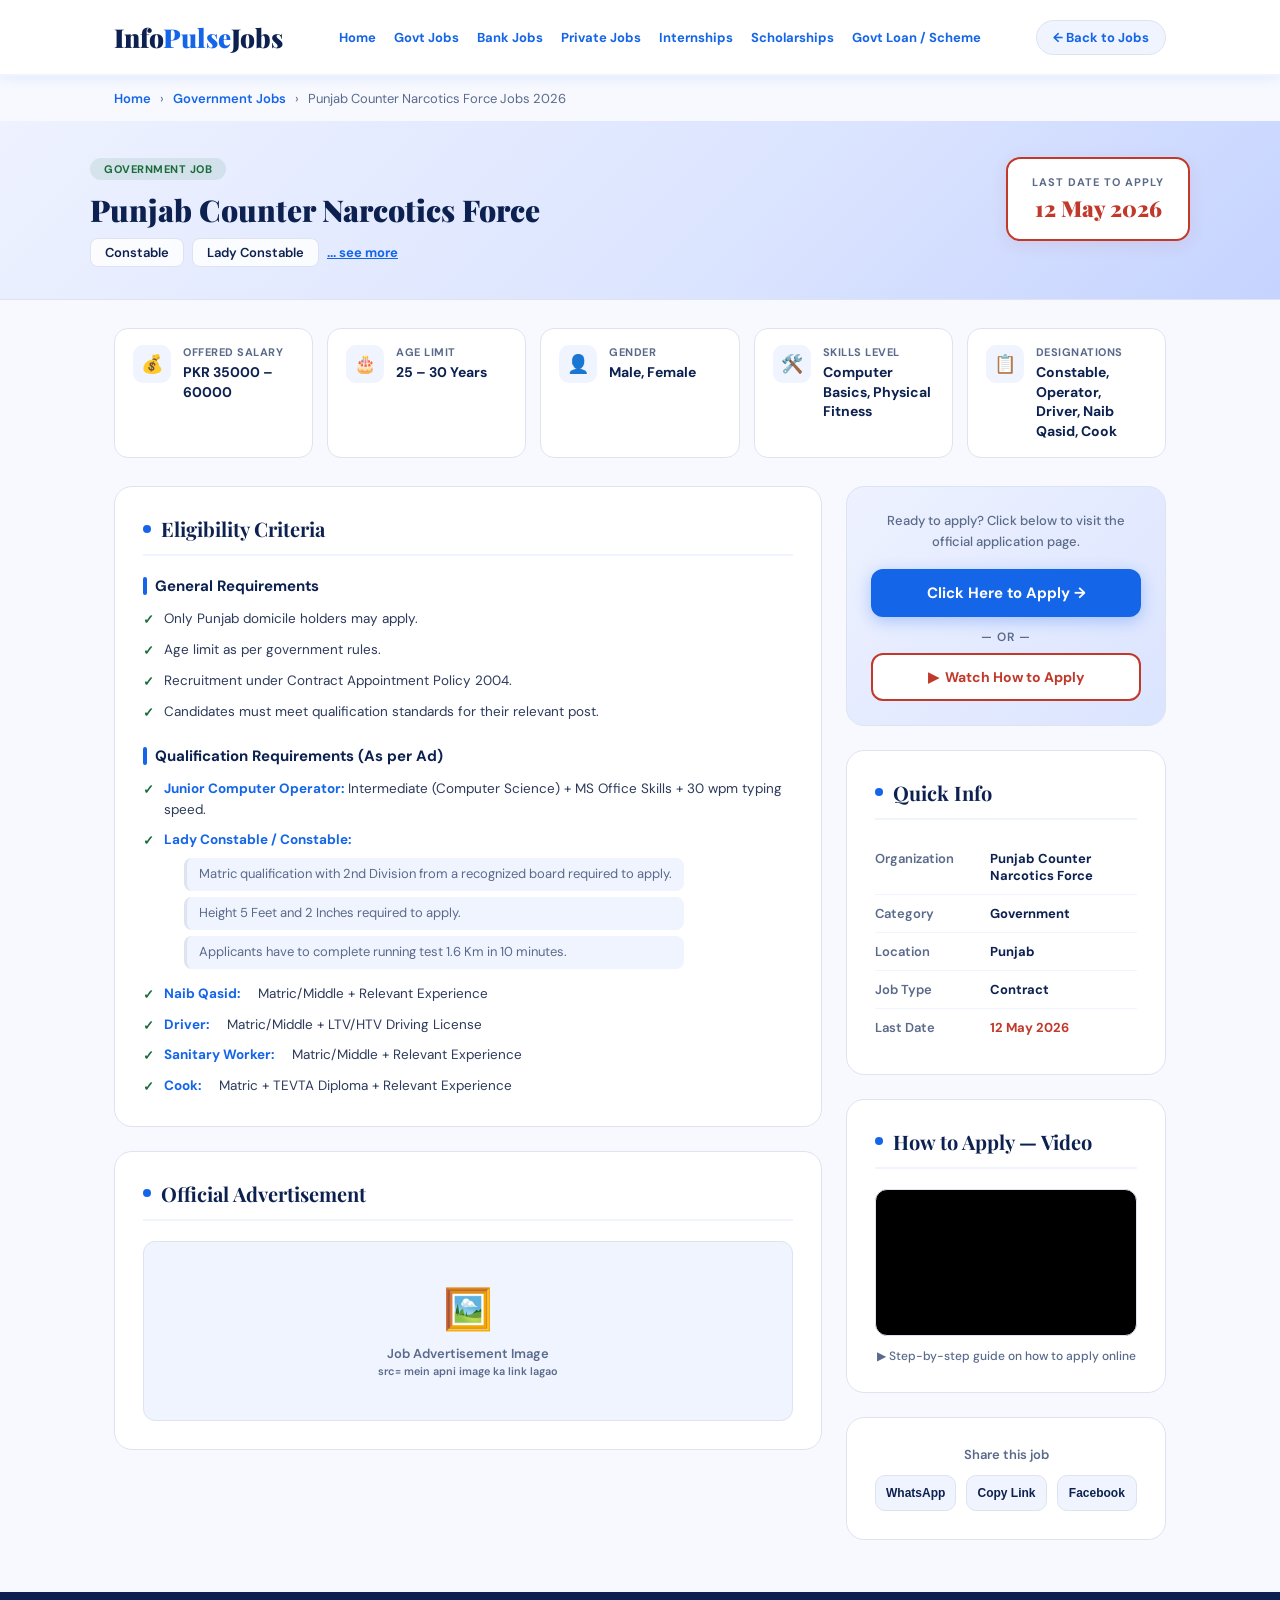
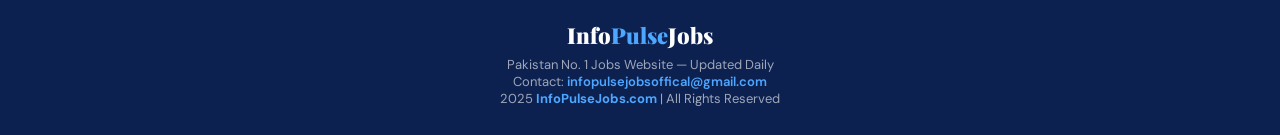
==== commit b14ceb0e: "Update job-details.html" ====
--- a/job-details.html
+++ b/job-details.html
@@ -3,9 +3,284 @@
 <head>
   <meta charset='UTF-8'/>
   <meta name='viewport' content='width=device-width, initial-scale=1.0'/>
-  <title>InfoPulseJobs - Pakistan No. 1 Jobs Website</title>
+  <title>Punjab Counter Narcotics Force Jobs 2026 | InfoPulseJobs</title>
   <link href='https://fonts.googleapis.com/css2?family=Playfair+Display:wght@700;900&family=DM+Sans:wght@300;400;500;600&display=swap' rel='stylesheet'/>
-  <link rel='stylesheet' href='style.css'/>
+  <style>
+    :root {
+      --navy:   #0d2150;
+      --blue:   #1565e8;
+      --light:  #f0f4ff;
+      --white:  #ffffff;
+      --gray:   #5a6a8a;
+      --border: #dde3f0;
+      --gov:    #1a6b3a;
+    }
+    * { margin:0; padding:0; box-sizing:border-box; }
+    body { font-family:'DM Sans',sans-serif; background:#f7f9ff; color:var(--navy); }
+
+    /* ── HEADER ── */
+    header {
+      background:#fff; position:sticky; top:0; z-index:100;
+      box-shadow:0 2px 12px rgba(21,101,232,0.1);
+      border-bottom:2px solid var(--light);
+    }
+    .header-inner {
+      max-width:1100px; margin:0 auto; padding:0 24px;
+      display:flex; align-items:center; justify-content:space-between; height:74px;
+    }
+    .logo { text-decoration:none; }
+    .logo-word { font-family:'Playfair Display',serif; font-size:26px; font-weight:900; }
+    .logo-word .info { color:var(--navy); }
+    .logo-word .pulse { color:var(--blue); }
+    .logo-word .jobs { color:var(--navy); }
+    nav { display:flex; gap:18px; }
+    nav a { color:var(--blue); text-decoration:none; font-size:13px; font-weight:700; }
+    nav a:hover { color:var(--navy); }
+    .back-btn {
+      display:inline-flex; align-items:center; gap:6px;
+      color:var(--blue); font-size:13px; font-weight:700;
+      text-decoration:none; background:var(--light);
+      padding:8px 16px; border-radius:100px;
+      border:1.5px solid var(--border); transition:all 0.2s;
+    }
+    .back-btn:hover { background:var(--blue); color:#fff; border-color:var(--blue); }
+
+    /* ── BREADCRUMB ── */
+    .breadcrumb {
+      max-width:1100px; margin:0 auto;
+      padding:14px 24px; font-size:13px; color:var(--gray);
+    }
+    .breadcrumb a { color:var(--blue); text-decoration:none; font-weight:600; }
+    .breadcrumb span { margin:0 6px; }
+
+    /* ── HERO ── */
+    .job-hero {
+      background:linear-gradient(135deg,#eef2ff 0%,#dbe4ff 60%,#c5d3ff 100%);
+      border-bottom:1px solid var(--border); padding:36px 24px 32px;
+    }
+    .job-hero-inner {
+      max-width:1100px; margin:0 auto;
+      display:flex; align-items:flex-start;
+      justify-content:space-between; gap:24px; flex-wrap:wrap;
+    }
+    .hero-left { flex:1; min-width:260px; }
+    .job-badge-hero {
+      display:inline-block;
+      background:rgba(26,107,58,0.1); color:var(--gov);
+      font-size:11px; font-weight:700; letter-spacing:0.5px;
+      padding:4px 14px; border-radius:100px; text-transform:uppercase;
+      margin-bottom:12px;
+    }
+    .org-name {
+      font-family:'Playfair Display',serif;
+      font-size:30px; font-weight:900; color:var(--navy);
+      line-height:1.2; margin-bottom:10px;
+    }
+    /* Posts list */
+    .posts-preview {
+      display:flex; flex-wrap:wrap; align-items:center; gap:8px;
+    }
+    .post-tag {
+      background:rgba(255,255,255,0.85); border:1px solid var(--border);
+      color:var(--navy); font-size:13px; font-weight:600;
+      padding:5px 14px; border-radius:8px;
+    }
+    .see-more-btn {
+      background:none; border:none; color:var(--blue);
+      font-size:13px; font-weight:700; cursor:pointer;
+      font-family:'DM Sans',sans-serif; text-decoration:underline;
+      padding:0;
+    }
+    /* Deadline box */
+    .deadline-box {
+      background:#fff; border:2px solid #c0392b;
+      border-radius:14px; padding:16px 24px;
+      text-align:center; flex-shrink:0;
+      box-shadow:0 4px 16px rgba(192,57,43,0.1);
+    }
+    .dl-label { font-size:11px; color:var(--gray); font-weight:700; text-transform:uppercase; letter-spacing:1px; }
+    .dl-date { font-family:'Playfair Display',serif; font-size:22px; font-weight:900; color:#c0392b; margin-top:4px; }
+
+    /* ── INFO BOXES ── */
+    .info-boxes-wrap {
+      max-width:1100px; margin:0 auto; padding:28px 24px 0;
+    }
+    .info-boxes {
+      display:grid;
+      grid-template-columns:repeat(auto-fit, minmax(180px,1fr));
+      gap:14px;
+    }
+    .info-box {
+      background:#fff; border:1.5px solid var(--border);
+      border-radius:14px; padding:16px 18px;
+      display:flex; align-items:flex-start; gap:12px;
+      transition:box-shadow 0.2s;
+    }
+    .info-box:hover { box-shadow:0 6px 20px rgba(21,101,232,0.08); }
+    .box-icon {
+      width:38px; height:38px; border-radius:10px;
+      background:var(--light); display:flex;
+      align-items:center; justify-content:center;
+      font-size:18px; flex-shrink:0;
+    }
+    .box-label { font-size:11px; color:var(--gray); font-weight:700; text-transform:uppercase; letter-spacing:0.5px; margin-bottom:4px; }
+    .box-value { font-size:14px; font-weight:700; color:var(--navy); line-height:1.4; }
+
+    /* ── MAIN LAYOUT ── */
+    .content-wrap {
+      max-width:1100px; margin:28px auto;
+      padding:0 24px; display:grid;
+      grid-template-columns:1fr 320px; gap:24px;
+    }
+
+    /* ── CARD ── */
+    .card {
+      background:#fff; border-radius:18px;
+      border:1.5px solid var(--border); padding:28px; margin-bottom:24px;
+    }
+    .card-title {
+      font-family:'Playfair Display',serif;
+      font-size:20px; font-weight:700; color:var(--navy);
+      margin-bottom:20px; padding-bottom:12px;
+      border-bottom:2px solid var(--light);
+      display:flex; align-items:center; gap:10px;
+    }
+    .card-title .dot { width:8px; height:8px; border-radius:50%; background:var(--blue); flex-shrink:0; }
+
+    /* ── ALL POSTS SECTION ── */
+    .all-posts { display:none; margin-top:16px; }
+    .all-posts.open { display:block; }
+    .posts-full-list {
+      display:flex; flex-wrap:wrap; gap:10px;
+    }
+    .posts-full-list .post-item {
+      background:var(--light); border:1px solid var(--border);
+      color:var(--navy); font-size:13px; font-weight:600;
+      padding:6px 16px; border-radius:8px;
+    }
+
+    /* ── ELIGIBILITY ── */
+    .eligibility-section {}
+    .elig-group { margin-bottom:22px; }
+    .elig-group:last-child { margin-bottom:0; }
+    .elig-group-title {
+      font-size:15px; font-weight:700; color:var(--navy);
+      margin-bottom:12px; display:flex; align-items:center; gap:8px;
+    }
+    .elig-group-title::before {
+      content:''; width:4px; height:18px;
+      background:var(--blue); border-radius:2px; display:block;
+    }
+    .elig-list { list-style:none; display:flex; flex-direction:column; gap:8px; }
+    .elig-list li {
+      display:flex; align-items:flex-start; gap:10px;
+      font-size:13.5px; color:#2d3a5a; line-height:1.6;
+    }
+    .elig-list li::before {
+      content:'✓'; color:var(--gov); font-weight:900;
+      font-size:13px; margin-top:2px; flex-shrink:0;
+    }
+    .elig-sub { margin-top:8px; margin-left:20px; }
+    .elig-sub-item {
+      font-size:13px; color:var(--gray); line-height:1.6;
+      padding:6px 12px; background:var(--light);
+      border-radius:8px; margin-bottom:6px;
+      border-left:3px solid var(--border);
+    }
+    .elig-sub-item strong { color:var(--navy); }
+    .post-name-label {
+      font-weight:700; color:var(--blue);
+    }
+
+    /* ── AD IMAGE ── */
+    .ad-image-wrap {
+      width:100%; border-radius:12px; overflow:hidden;
+      border:1.5px solid var(--border); background:var(--light);
+      min-height:180px; display:flex; align-items:center; justify-content:center;
+    }
+    .ad-image-wrap img { width:100%; display:block; border-radius:12px; }
+    .img-placeholder {
+      display:flex; flex-direction:column; align-items:center;
+      justify-content:center; gap:10px; padding:40px;
+      color:var(--gray); text-align:center;
+    }
+    .img-placeholder .icon { font-size:40px; }
+    .img-placeholder p { font-size:13px; font-weight:600; }
+
+    /* ── SIDEBAR ── */
+    .cta-section {
+      background:linear-gradient(135deg,#eef2ff,#dbe4ff);
+      border:1.5px solid var(--border); border-radius:18px;
+      padding:24px; margin-bottom:24px; text-align:center;
+    }
+    .cta-section p { font-size:13px; color:var(--gray); margin-bottom:16px; font-weight:500; line-height:1.6; }
+    .btn-apply {
+      display:flex; align-items:center; justify-content:center; gap:8px;
+      background:var(--blue); color:#fff;
+      padding:14px 28px; border-radius:12px;
+      font-size:15px; font-weight:700;
+      text-decoration:none; transition:all 0.2s;
+      margin-bottom:12px;
+      box-shadow:0 4px 16px rgba(21,101,232,0.3);
+    }
+    .btn-apply:hover { background:var(--navy); transform:translateY(-2px); }
+    .divider-or { font-size:12px; color:var(--gray); font-weight:600; text-align:center; margin:8px 0; letter-spacing:1px; }
+    .btn-video {
+      display:flex; align-items:center; justify-content:center; gap:8px;
+      background:#fff; color:#c0392b;
+      padding:13px 28px; border-radius:12px;
+      font-size:14px; font-weight:700;
+      text-decoration:none; transition:all 0.2s;
+      border:2px solid #c0392b;
+    }
+    .btn-video:hover { background:#c0392b; color:#fff; transform:translateY(-2px); }
+
+    /* quick info table */
+    .info-table { width:100%; border-collapse:collapse; }
+    .info-table tr { border-bottom:1px solid var(--light); }
+    .info-table tr:last-child { border-bottom:none; }
+    .info-table td { padding:10px 0; font-size:13px; vertical-align:top; }
+    .info-table td:first-child { color:var(--gray); font-weight:600; width:44%; }
+    .info-table td:last-child { color:var(--navy); font-weight:700; }
+
+    /* video */
+    .video-wrap { border-radius:12px; overflow:hidden; border:1.5px solid var(--border); background:#000; aspect-ratio:16/9; }
+    .video-wrap iframe { width:100%; height:100%; border:none; display:block; }
+
+    /* share */
+    .share-section { text-align:center; }
+    .share-section p { font-size:13px; color:var(--gray); margin-bottom:12px; font-weight:600; }
+    .share-btns { display:flex; gap:10px; justify-content:center; }
+    .share-btn {
+      flex:1; padding:10px; border-radius:10px;
+      font-size:12px; font-weight:700; cursor:pointer;
+      border:1.5px solid var(--border); background:var(--light);
+      color:var(--navy); transition:all 0.2s;
+    }
+    .share-btn:hover { background:var(--blue); color:#fff; border-color:var(--blue); }
+
+    /* ── FOOTER ── */
+    footer {
+      background:var(--navy); color:rgba(255,255,255,0.6);
+      text-align:center; padding:28px 24px; font-size:13px; margin-top:20px;
+    }
+    .footer-logo { font-family:'Playfair Display',serif; font-size:22px; font-weight:900; margin-bottom:6px; }
+    .footer-logo .info { color:#fff; }
+    .footer-logo .pulse { color:#4da6ff; }
+    .footer-logo .jobs { color:#fff; }
+    .footer-email a { color:#4da6ff; text-decoration:none; font-weight:600; }
+    .footer-copy strong { color:#4da6ff; }
+
+    /* ── RESPONSIVE ── */
+    @media(max-width:768px){
+      nav { display:none; }
+      .content-wrap { grid-template-columns:1fr; }
+      .org-name { font-size:22px; }
+      .job-hero-inner { flex-direction:column; }
+      .deadline-box { width:100%; }
+      .info-boxes { grid-template-columns:repeat(2,1fr); }
+    }
+  </style>
 </head>
 <body>
 
@@ -19,265 +294,265 @@
       </a>
       <nav>
         <a href='index.html'>Home</a>
-        <a href='#govJobs'>Govt Jobs</a>
-        <a href='#bankJobs'>Bank Jobs</a>
-        <a href='#privateJobs'>Private Jobs</a>
-        <a href='#internJobs'>Internships</a>
-        <a href='#scholarJobs'>Scholarships</a>
-        <a href='#loanJobs'>Govt Loan / Scheme</a>
+        <a href='#'>Govt Jobs</a>
+        <a href='#'>Bank Jobs</a>
+        <a href='#'>Private Jobs</a>
+        <a href='#'>Internships</a>
+        <a href='#'>Scholarships</a>
+        <a href='#'>Govt Loan / Scheme</a>
       </nav>
+      <a class='back-btn' href='index.html'>← Back to Jobs</a>
     </div>
   </header>
 
+  <!-- BREADCRUMB -->
+  <div class='breadcrumb'>
+    <a href='index.html'>Home</a>
+    <span>›</span>
+    <a href='#'>Government Jobs</a>
+    <span>›</span>
+    Punjab Counter Narcotics Force Jobs 2026
+  </div>
+
   <!-- HERO -->
-  <div class='hero'>
-    <div class='hero-badge'>Pakistan No. 1 Jobs Website</div>
-    <h1>Find Your <span>Dream Job</span><br/>Across Pakistan</h1>
-    <p>Govt jobs, Bank jobs, Private jobs, Internships, Scholarships and Govt loan / schemes — all in one place. Updated daily.</p>
-    <div class='search-box'>
-      <input type='text' placeholder='Job title, keyword, or organization...'/>
-      <select>
-        <option>All Categories</option>
-        <option>Government Jobs</option>
-        <option>Bank Jobs</option>
-        <option>Private Jobs</option>
-        <option>Internships</option>
-        <option>Scholarships</option>
-        <option>Govt Loan / Scheme</option>
-      </select>
-      <button class='search-btn'>Search Jobs</button>
-    </div>
-    <div class='stats'>
-      <div class='stat'><div class='stat-num'>80+</div><div class='stat-label'>Active Jobs</div></div>
-      <div class='stat'><div class='stat-num'>50+</div><div class='stat-label'>Organizations</div></div>
-      <div class='stat'><div class='stat-num'>10+</div><div class='stat-label'>Loan Schemes</div></div>
-      <div class='stat'><div class='stat-num'>Daily</div><div class='stat-label'>Updated</div></div>
+  <div class='job-hero'>
+    <div class='job-hero-inner'>
+      <div class='hero-left'>
+        <span class='job-badge-hero'>Government Job</span>
+
+        <!--
+          ====================================================
+          ORGANIZATION NAME — yahan apni org ka naam likho
+          ====================================================
+        -->
+        <div class='org-name'>Punjab Counter Narcotics Force</div>
+
+        <!--
+          ====================================================
+          POSTS — pehle 2-3 dikhao, baaki "see more" mein
+          ====================================================
+        -->
+        <div class='posts-preview' id='postsPreview'>
+          <span class='post-tag'>Constable</span>
+          <span class='post-tag'>Lady Constable</span>
+          <button class='see-more-btn' onclick='togglePosts()'>... see more</button>
+        </div>
+
+        <!-- All posts (hidden by default) -->
+        <div class='all-posts' id='allPosts'>
+          <div class='posts-full-list'>
+            <span class='post-item'>Constable</span>
+            <span class='post-item'>Lady Constable</span>
+            <span class='post-item'>Junior Computer Operator</span>
+            <span class='post-item'>Naib Qasid</span>
+            <span class='post-item'>Driver</span>
+            <span class='post-item'>Sanitary Worker</span>
+            <span class='post-item'>Cook</span>
+          </div>
+          <button class='see-more-btn' style='margin-top:10px;' onclick='togglePosts()'>show less ▲</button>
+        </div>
+      </div>
+
+      <div class='deadline-box'>
+        <div class='dl-label'>Last Date to Apply</div>
+        <!--
+          ====================================================
+          LAST DATE — yahan last date likho
+          ====================================================
+        -->
+        <div class='dl-date'>12 May 2026</div>
+      </div>
     </div>
   </div>
 
-  <!-- CATEGORIES — hidden -->
-  <!--
-  <div class='section'>
-    <div class='section-header'>
-      <div class='section-title'>Browse by <span>Category</span></div>
-      <a href='#' class='see-all'>View All</a>
-    </div>
-    <div class='categories'>
-      <a href='#' class='cat-card gov'>
-        <div class='cat-icon'>GOV</div>
-        <div class='cat-name'>Government Jobs</div>
-        <div class='cat-count'>50 positions</div>
-      </a>
-      <a href='#' class='cat-card gov'>
-        <div class='cat-icon'>BANK</div>
-        <div class='cat-name'>Bank Jobs</div>
-        <div class='cat-count'>30 positions</div>
-      </a>
-      <a href='#' class='cat-card loan'>
-        <div class='cat-icon'>LOAN</div>
-        <div class='cat-name'>Govt Loan / Scheme</div>
-        <div class='cat-count'>10+ schemes</div>
-      </a>
-      <a href='#' class='cat-card private'>
-        <div class='cat-icon'>PVT</div>
-        <div class='cat-name'>Private Jobs</div>
-        <div class='cat-count'>30 positions</div>
-      </a>
-      <a href='#' class='cat-card intern'>
-        <div class='cat-icon'>INT</div>
-        <div class='cat-name'>Internships</div>
-        <div class='cat-count'>50 positions</div>
-      </a>
-      <a href='#' class='cat-card scholar'>
-        <div class='cat-icon'>SCH</div>
-        <div class='cat-name'>Scholarships</div>
-        <div class='cat-count'>15 opportunities</div>
-      </a>
+  <!-- INFO BOXES (5 boxes) -->
+  <div class='info-boxes-wrap'>
+    <div class='info-boxes'>
+      <!--
+        ====================================================
+        IN 5 BOXES MEIN APNI JOB KI INFO FILL KARO
+        ====================================================
+      -->
+      <div class='info-box'>
+        <div class='box-icon'>💰</div>
+        <div>
+          <div class='box-label'>Offered Salary</div>
+          <div class='box-value'>PKR 35000 – 60000</div>
+        </div>
+      </div>
+      <div class='info-box'>
+        <div class='box-icon'>🎂</div>
+        <div>
+          <div class='box-label'>Age Limit</div>
+          <div class='box-value'>25 – 30 Years</div>
+        </div>
+      </div>
+      <div class='info-box'>
+        <div class='box-icon'>👤</div>
+        <div>
+          <div class='box-label'>Gender</div>
+          <div class='box-value'>Male, Female</div>
+        </div>
+      </div>
+      <div class='info-box'>
+        <div class='box-icon'>🛠️</div>
+        <div>
+          <div class='box-label'>Skills Level</div>
+          <div class='box-value'>Computer Basics, Physical Fitness</div>
+        </div>
+      </div>
+      <div class='info-box'>
+        <div class='box-icon'>📋</div>
+        <div>
+          <div class='box-label'>Designations</div>
+          <div class='box-value'>Constable, Operator, Driver, Naib Qasid, Cook</div>
+        </div>
+      </div>
     </div>
   </div>
-  <div class='divider'></div>
-  -->
-
-  <!-- LATEST JOBS -->
-  <div class='section'>
-    <div class='section-header'>
-      <div class='section-title'>Latest <span>Jobs</span></div>
-      <a href='#' class='see-all'>See all jobs</a>
+
+  <!-- MAIN CONTENT -->
+  <div class='content-wrap'>
+
+    <!-- LEFT COLUMN -->
+    <div class='left-col'>
+
+      <!-- ELIGIBILITY CRITERIA -->
+      <div class='card'>
+        <div class='card-title'><span class='dot'></span> Eligibility Criteria</div>
+
+        <!--
+          ====================================================
+          ELIGIBILITY — neeche wala content apni job k mutabiq
+          change karo. Structure same rakhna, sirf text badalna
+          ====================================================
+        -->
+
+        <!-- General Requirements -->
+        <div class='elig-group'>
+          <div class='elig-group-title'>General Requirements</div>
+          <ul class='elig-list'>
+            <li>Only Punjab domicile holders may apply.</li>
+            <li>Age limit as per government rules.</li>
+            <li>Recruitment under Contract Appointment Policy 2004.</li>
+            <li>Candidates must meet qualification standards for their relevant post.</li>
+          </ul>
+        </div>
+
+        <!-- Qualification Requirements -->
+        <div class='elig-group'>
+          <div class='elig-group-title'>Qualification Requirements (As per Ad)</div>
+          <ul class='elig-list'>
+            <li>
+              <div>
+                <span class='post-name-label'>Junior Computer Operator:</span>
+                Intermediate (Computer Science) + MS Office Skills + 30 wpm typing speed.
+              </div>
+            </li>
+            <li>
+              <div>
+                <span class='post-name-label'>Lady Constable / Constable:</span>
+                <div class='elig-sub'>
+                  <div class='elig-sub-item'>Matric qualification with 2nd Division from a recognized board required to apply.</div>
+                  <div class='elig-sub-item'>Height 5 Feet and 2 Inches required to apply.</div>
+                  <div class='elig-sub-item'>Applicants have to complete running test 1.6 Km in 10 minutes.</div>
+                </div>
+              </div>
+            </li>
+            <li>
+              <span class='post-name-label'>Naib Qasid:</span>&nbsp; Matric/Middle + Relevant Experience
+            </li>
+            <li>
+              <span class='post-name-label'>Driver:</span>&nbsp; Matric/Middle + LTV/HTV Driving License
+            </li>
+            <li>
+              <span class='post-name-label'>Sanitary Worker:</span>&nbsp; Matric/Middle + Relevant Experience
+            </li>
+            <li>
+              <span class='post-name-label'>Cook:</span>&nbsp; Matric + TEVTA Diploma + Relevant Experience
+            </li>
+          </ul>
+        </div>
+      </div>
+
+      <!-- JOB ADVERTISEMENT IMAGE -->
+      <div class='card'>
+        <div class='card-title'><span class='dot'></span> Official Advertisement</div>
+        <div class='ad-image-wrap'>
+          <!--
+            ====================================================
+            IMAGE — src mein apni job ad image ka link lagao
+            Ya local: src='images/pcnf-ad.jpg'
+            ====================================================
+          -->
+          <img src='YOUR_IMAGE_URL_HERE' alt='Job Advertisement'
+               onerror="this.parentElement.innerHTML='<div class=\'img-placeholder\'><div class=\'icon\'>🖼️</div><p>Job Advertisement Image<br><small>src= mein apni image ka link lagao</small></p></div>'"/>
+        </div>
+      </div>
+
     </div>
 
-    <!-- FILTER TABS -->
-    <div class='filter-tabs'>
-      <button class='filter-tab active' onclick='filterJobs(this, "all")'>All</button>
-      <button class='filter-tab' onclick='filterJobs(this, "gov")'>Government</button>
-      <button class='filter-tab' onclick='filterJobs(this, "bank")'>Bank</button>
-      <button class='filter-tab' onclick='filterJobs(this, "private")'>Private</button>
-      <button class='filter-tab' onclick='filterJobs(this, "intern")'>Internships</button>
-      <button class='filter-tab' onclick='filterJobs(this, "scholar")'>Scholarships</button>
-      <button class='filter-tab' onclick='filterJobs(this, "loan")'>Govt Loan / Scheme</button>
-    </div>
-
-    <!-- JOB CARDS -->
-    <div class='jobs-grid' id='jobsGrid'>
-
-      <!-- GOVT JOBS ANCHOR -->
-      <div id='govJobs' style='display:none;'></div>
-
-      <!-- CARD 1 — GOVERNMENT -->
-      <div class='job-card' data-cat='gov'>
-        <div class='job-top'>
-          <span class='job-badge badge-gov'>Government</span>
-        </div>
-        <div class='job-title'>Federal Public Service Commission</div>
-        <div class='job-posts'>
-          <span class='jpost'>Assistant Director</span>
-          <span class='jpost'>Deputy Director</span>
-          <span class='jpost-more'>+3 more</span>
-        </div>
-        <div class='job-meta'>
-          <span class='meta-item'>📍 Islamabad</span>
-          <span class='meta-item'>🎓 Bachelor</span>
-          <span class='meta-item'>💼 Full-time</span>
-        </div>
-        <div class='job-footer'>
-          <div class='deadline'>Last Date: <strong>15 May 2025</strong></div>
-          <button class='apply-btn' onclick='applyJob("fpsc-jobs.html")'>View Details</button>
-        </div>
-      </div>
-
-      <!-- CARD 2 — BANK -->
-      <!-- BANK JOBS ANCHOR -->
-      <div id='bankJobs' style='display:none;'></div>
-      <div class='job-card' data-cat='bank'>
-        <div class='job-top'>
-          <span class='job-badge badge-gov'>Bank</span>
-        </div>
-        <div class='job-title'>United Bank Limited — UBL</div>
-        <div class='job-posts'>
-          <span class='jpost'>BDO</span>
-          <span class='jpost'>Branch Manager</span>
-        </div>
-        <div class='job-meta'>
-          <span class='meta-item'>📍 Faisalabad</span>
-          <span class='meta-item'>🎓 Bachelor</span>
-          <span class='meta-item'>💼 Full-time</span>
-        </div>
-        <div class='job-footer'>
-          <div class='deadline'>Last Date: <strong>12 May 2025</strong></div>
-          <button class='apply-btn' onclick='applyJob("ubl-jobs.html")'>View Details</button>
-        </div>
-      </div>
-
-      <!-- CARD 3 — PRIVATE -->
-      <!-- PRIVATE JOBS ANCHOR -->
-      <div id='privateJobs' style='display:none;'></div>
-      <div class='job-card' data-cat='private'>
-        <div class='job-top'>
-          <span class='job-badge badge-private'>Private</span>
-        </div>
-        <div class='job-title'>Systems Limited, Lahore</div>
-        <div class='job-posts'>
-          <span class='jpost'>Software Engineer</span>
-          <span class='jpost'>React Developer</span>
-        </div>
-        <div class='job-meta'>
-          <span class='meta-item'>📍 Lahore</span>
-          <span class='meta-item'>💰 60k–100k/mo</span>
-          <span class='meta-item'>💼 Full-time</span>
-        </div>
-        <div class='job-footer'>
-          <div class='deadline'>Last Date: <strong>30 Apr 2025</strong></div>
-          <button class='apply-btn' onclick='applyJob("systems-jobs.html")'>View Details</button>
-        </div>
-      </div>
-
-      <!-- CARD 4 — GOVERNMENT -->
-      <div class='job-card' data-cat='gov'>
-        <div class='job-top'>
-          <span class='job-badge badge-gov'>Government</span>
-        </div>
-        <div class='job-title'>Health Department Punjab</div>
-        <div class='job-posts'>
-          <span class='jpost'>Medical Officer</span>
-          <span class='jpost'>Lady Medical Officer</span>
-          <span class='jpost-more'>+2 more</span>
-        </div>
-        <div class='job-meta'>
-          <span class='meta-item'>📍 Punjab</span>
-          <span class='meta-item'>🎓 MBBS</span>
-          <span class='meta-item'>💼 Full-time</span>
-        </div>
-        <div class='job-footer'>
-          <div class='deadline'>Last Date: <strong>20 May 2025</strong></div>
-          <button class='apply-btn' onclick='applyJob("health-dept-jobs.html")'>View Details</button>
-        </div>
-      </div>
-
-      <!-- CARD 5 — INTERNSHIP -->
-      <!-- INTERNSHIPS ANCHOR -->
-      <div id='internJobs' style='display:none;'></div>
-      <div class='job-card' data-cat='intern'>
-        <div class='job-top'>
-          <span class='job-badge badge-intern'>Internship</span>
-        </div>
-        <div class='job-title'>Netsol Technologies, Lahore</div>
-        <div class='job-posts'>
-          <span class='jpost'>Business Development Intern</span>
-          <span class='jpost'>IT Intern</span>
-        </div>
-        <div class='job-meta'>
-          <span class='meta-item'>📍 Lahore</span>
-          <span class='meta-item'>⏱️ 3 Months</span>
-          <span class='meta-item'>💵 Stipend Given</span>
-        </div>
-        <div class='job-footer'>
-          <div class='deadline'>Last Date: <strong>5 May 2025</strong></div>
-          <button class='apply-btn' onclick='applyJob("netsol-intern.html")'>View Details</button>
-        </div>
-      </div>
-
-      <!-- CARD 6 — SCHOLARSHIP -->
-      <!-- SCHOLARSHIPS ANCHOR -->
-      <div id='scholarJobs' style='display:none;'></div>
-      <div class='job-card' data-cat='scholar'>
-        <div class='job-top'>
-          <span class='job-badge badge-scholar'>Scholarship</span>
-        </div>
-        <div class='job-title'>Higher Education Commission Pakistan</div>
-        <div class='job-posts'>
-          <span class='jpost'>Need-Based Scholarship</span>
-          <span class='jpost'>Merit Scholarship</span>
-        </div>
-        <div class='job-meta'>
-          <span class='meta-item'>📍 All Pakistan</span>
-          <span class='meta-item'>🎓 Undergraduate</span>
-          <span class='meta-item'>💯 Full Tuition</span>
-        </div>
-        <div class='job-footer'>
-          <div class='deadline'>Last Date: <strong>28 Apr 2025</strong></div>
-          <button class='apply-btn' onclick='applyJob("hec-scholarship.html")'>View Details</button>
-        </div>
-      </div>
-
-      <!-- CARD 7 — GOVT LOAN -->
-      <!-- LOAN ANCHOR -->
-      <div id='loanJobs' style='display:none;'></div>
-      <div class='job-card' data-cat='loan'>
-        <div class='job-top'>
-          <span class='job-badge badge-loan'>Govt Loan</span>
-        </div>
-        <div class='job-title'>Government of Pakistan</div>
-        <div class='job-posts'>
-          <span class='jpost'>Apni Chhat Apna Ghar</span>
-          <span class='jpost'>Housing Scheme</span>
-        </div>
-        <div class='job-meta'>
-          <span class='meta-item'>📍 Only Punjab</span>
-          <span class='meta-item'>💰 Up to 15 Lakh</span>
-          <span class='meta-item'>✅ Easy Installments</span>
-        </div>
-        <div class='job-footer'>
-          <div class='deadline'>Status: <strong class='open'>Open</strong></div>
-          <button class='apply-btn' onclick='applyJob("acag-scheme.html")'>View Details</button>
+    <!-- RIGHT SIDEBAR -->
+    <div class='sidebar'>
+
+      <!-- APPLY + VIDEO BUTTONS -->
+      <div class='cta-section'>
+        <p>Ready to apply? Click below to visit the official application page.</p>
+        <!--
+          ====================================================
+          APPLY LINK — href mein official apply URL lagao
+          ====================================================
+        -->
+        <a class='btn-apply' href='OFFICIAL_APPLY_LINK_HERE' target='_blank'>
+          Click Here to Apply →
+        </a>
+        <div class='divider-or'>— OR —</div>
+        <a class='btn-video' href='#videoSection'>
+          ▶ &nbsp;Watch How to Apply
+        </a>
+      </div>
+
+      <!-- QUICK INFO TABLE -->
+      <div class='card'>
+        <div class='card-title'><span class='dot'></span> Quick Info</div>
+        <table class='info-table'>
+          <tr><td>Organization</td><td>Punjab Counter Narcotics Force</td></tr>
+          <tr><td>Category</td><td>Government</td></tr>
+          <tr><td>Location</td><td>Punjab</td></tr>
+          <tr><td>Job Type</td><td>Contract</td></tr>
+          <tr><td>Last Date</td><td style='color:#c0392b;'>12 May 2026</td></tr>
+        </table>
+      </div>
+
+      <!-- YOUTUBE VIDEO -->
+      <div class='card' id='videoSection'>
+        <div class='card-title'><span class='dot'></span> How to Apply — Video</div>
+        <!--
+          ====================================================
+          YOUTUBE VIDEO ID — YouTube URL se sirf ID copy karo
+          Example: youtube.com/watch?v=ABC123  → ABC123
+          ====================================================
+        -->
+        <div class='video-wrap'>
+          <iframe
+            src='https://www.youtube.com/embed/YOUR_YOUTUBE_VIDEO_ID'
+            title='How to Apply'
+            allow='accelerometer; autoplay; clipboard-write; encrypted-media; gyroscope; picture-in-picture'
+            allowfullscreen>
+          </iframe>
+        </div>
+        <p style='font-size:12px;color:#5a6a8a;margin-top:12px;text-align:center;font-weight:500;'>
+          ▶ Step-by-step guide on how to apply online
+        </p>
+      </div>
+
+      <!-- SHARE -->
+      <div class='card share-section'>
+        <p>Share this job</p>
+        <div class='share-btns'>
+          <button class='share-btn' onclick='shareJob("whatsapp")'>WhatsApp</button>
+          <button class='share-btn' onclick='shareJob("copy")'>Copy Link</button>
+          <button class='share-btn' onclick='shareJob("facebook")'>Facebook</button>
         </div>
       </div>
 
@@ -296,6 +571,41 @@
     <p class='footer-copy'>2025 <strong>InfoPulseJobs.com</strong> | All Rights Reserved</p>
   </footer>
 
-  <script src='script.js'></script>
+  <script>
+    // Toggle posts list
+    function togglePosts() {
+      var preview = document.getElementById('postsPreview');
+      var all = document.getElementById('allPosts');
+      if (all.classList.contains('open')) {
+        all.classList.remove('open');
+        preview.style.display = 'flex';
+      } else {
+        all.classList.add('open');
+        preview.style.display = 'none';
+      }
+    }
+
+    // Share buttons
+    function shareJob(type) {
+      var url = window.location.href;
+      var title = document.querySelector('.org-name').innerText + ' Jobs | InfoPulseJobs';
+      if (type === 'whatsapp') {
+        window.open('https://wa.me/?text=' + encodeURIComponent(title + '\n' + url), '_blank');
+      } else if (type === 'copy') {
+        navigator.clipboard.writeText(url).then(function() {
+          alert('Link copied! Share karo apne doston ke saath.');
+        });
+      } else if (type === 'facebook') {
+        window.open('https://www.facebook.com/sharer/sharer.php?u=' + encodeURIComponent(url), '_blank');
+      }
+    }
+
+    // Smooth scroll to video
+    document.querySelector('.btn-video').addEventListener('click', function(e) {
+      e.preventDefault();
+      document.getElementById('videoSection').scrollIntoView({ behavior:'smooth', block:'start' });
+    });
+  </script>
+
 </body>
 </html>
